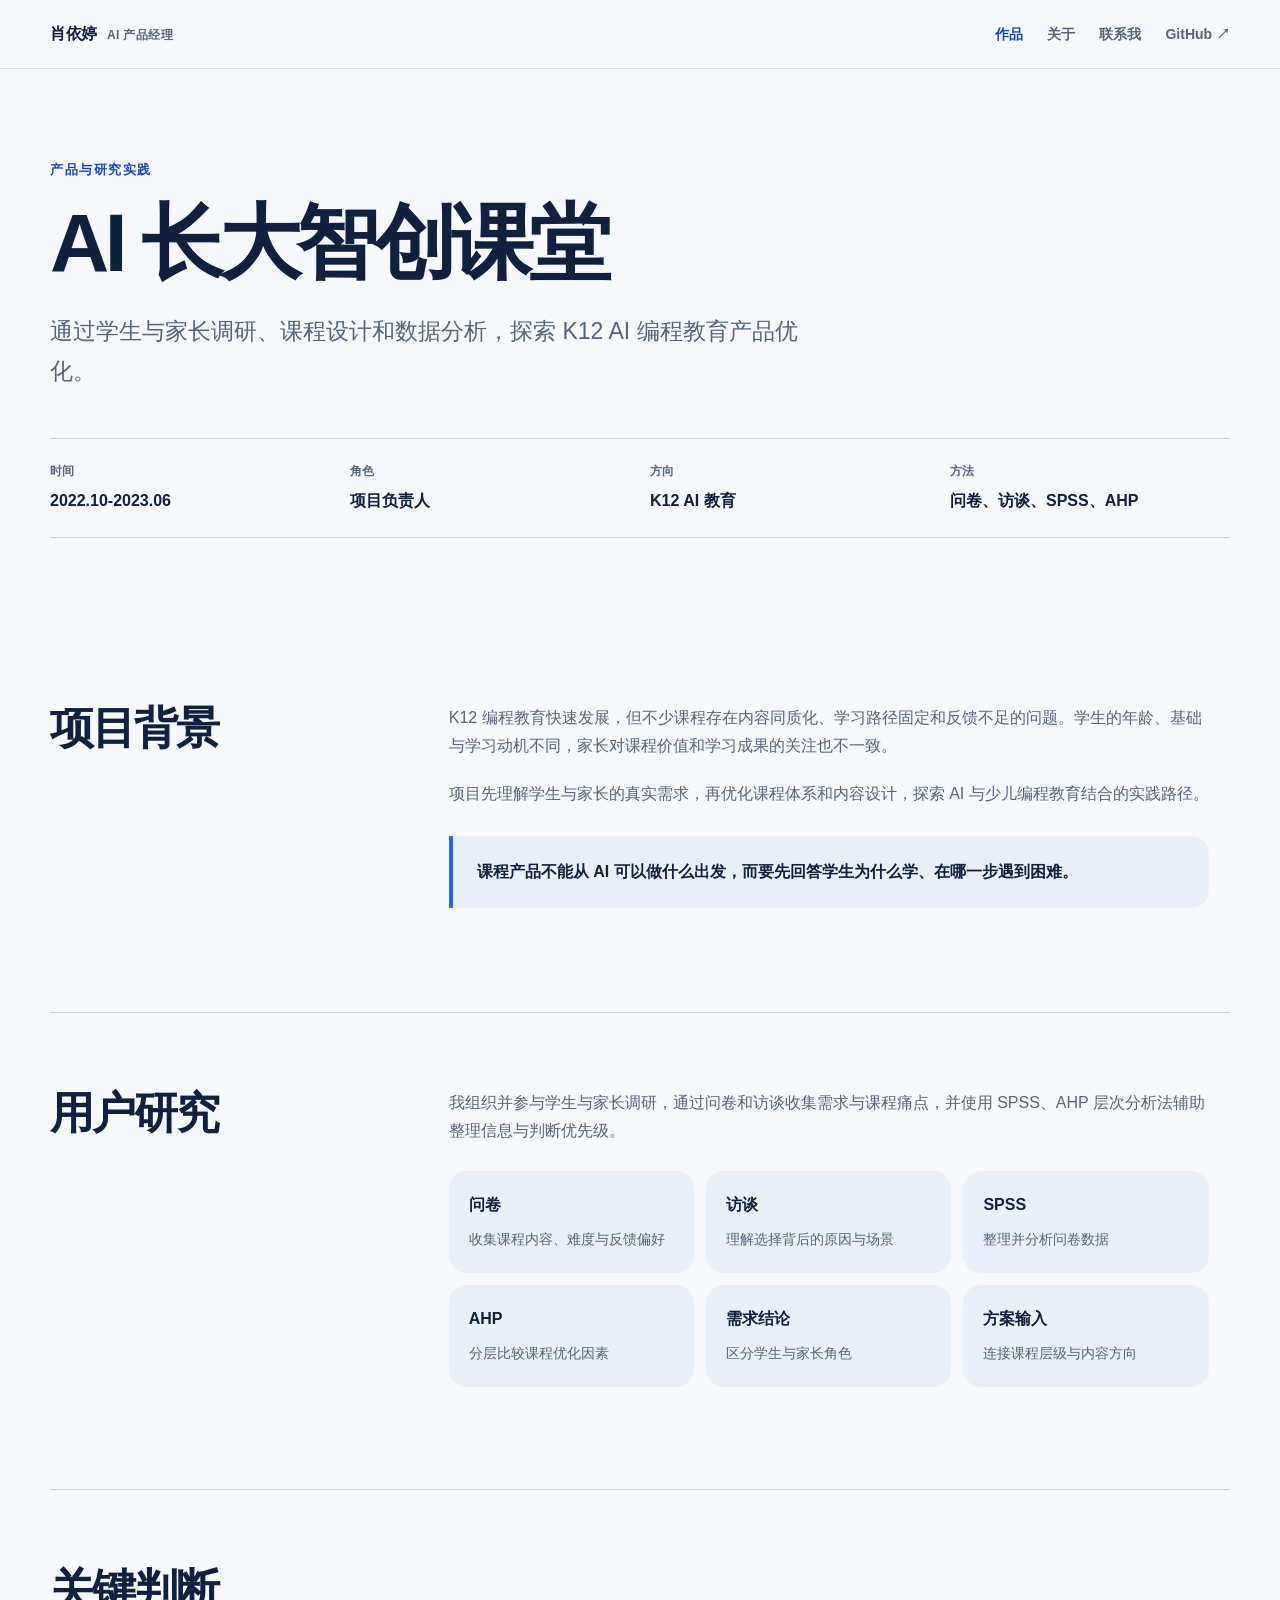
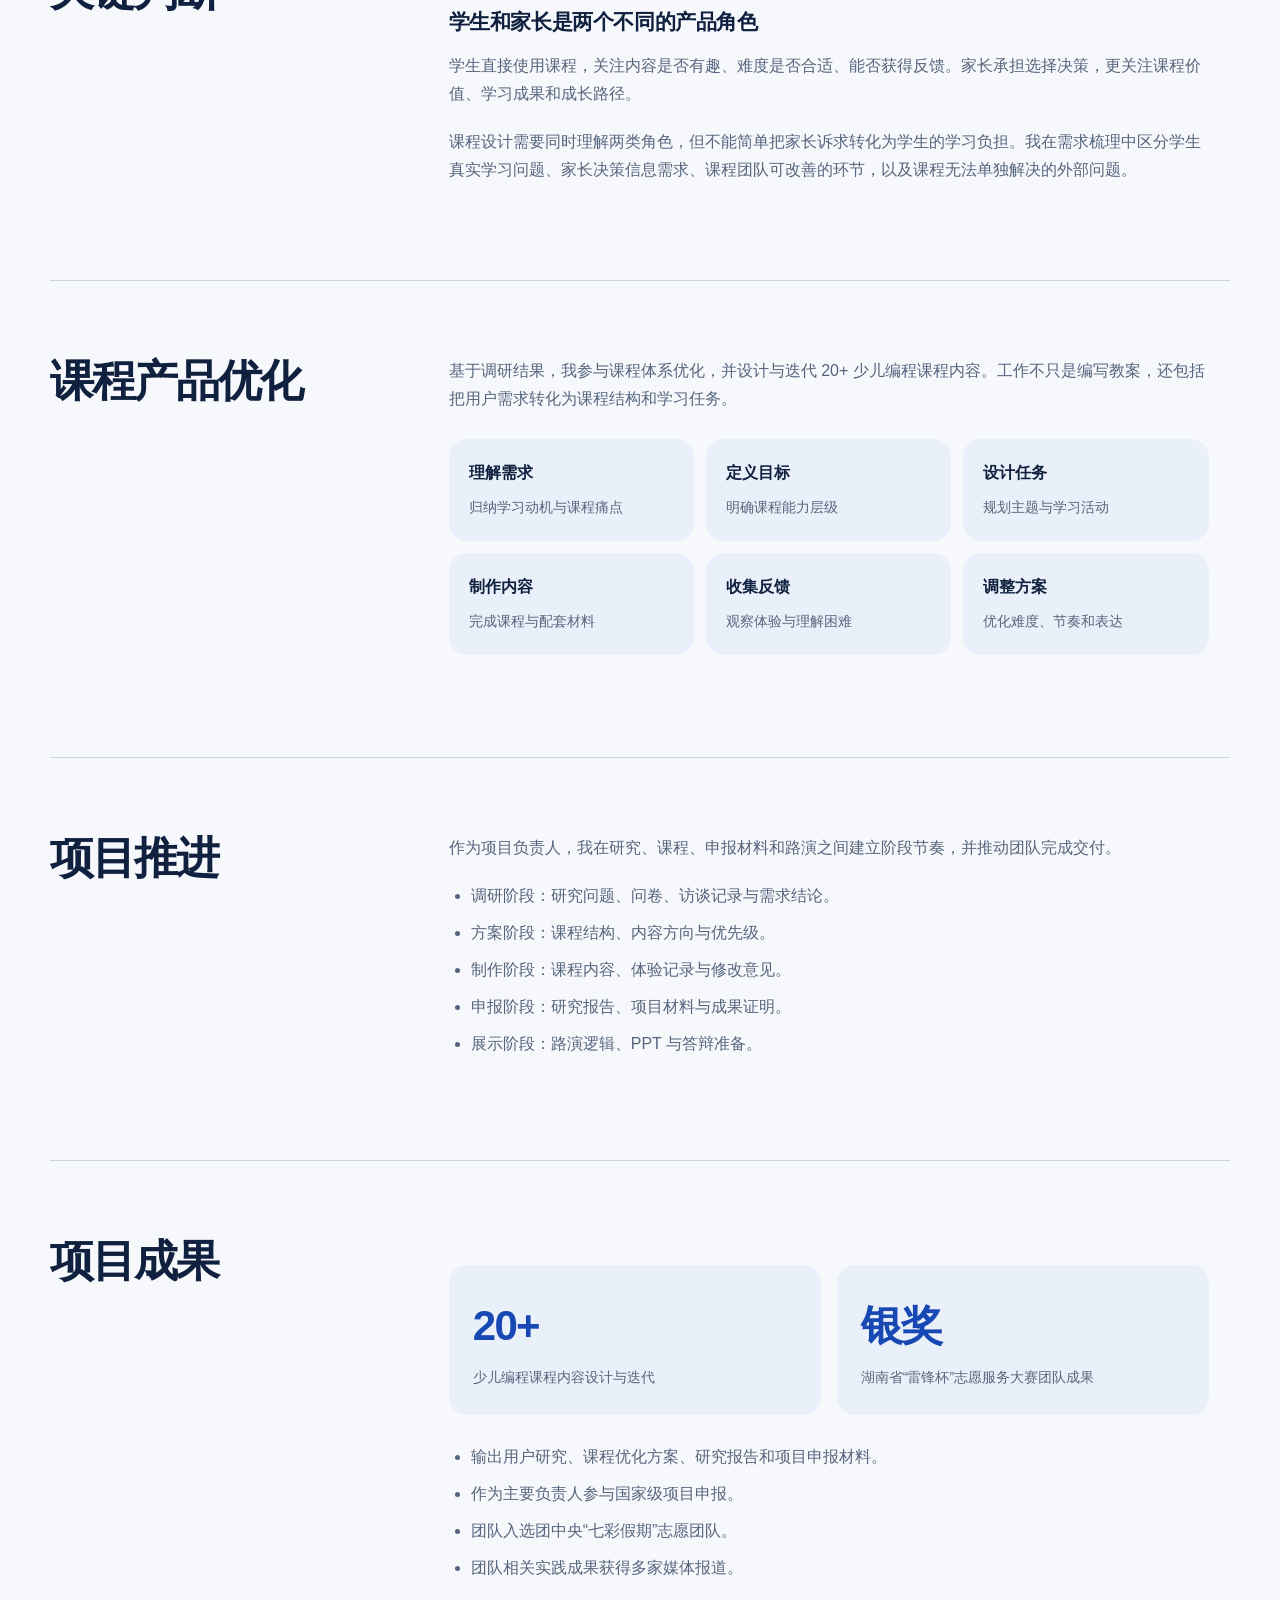
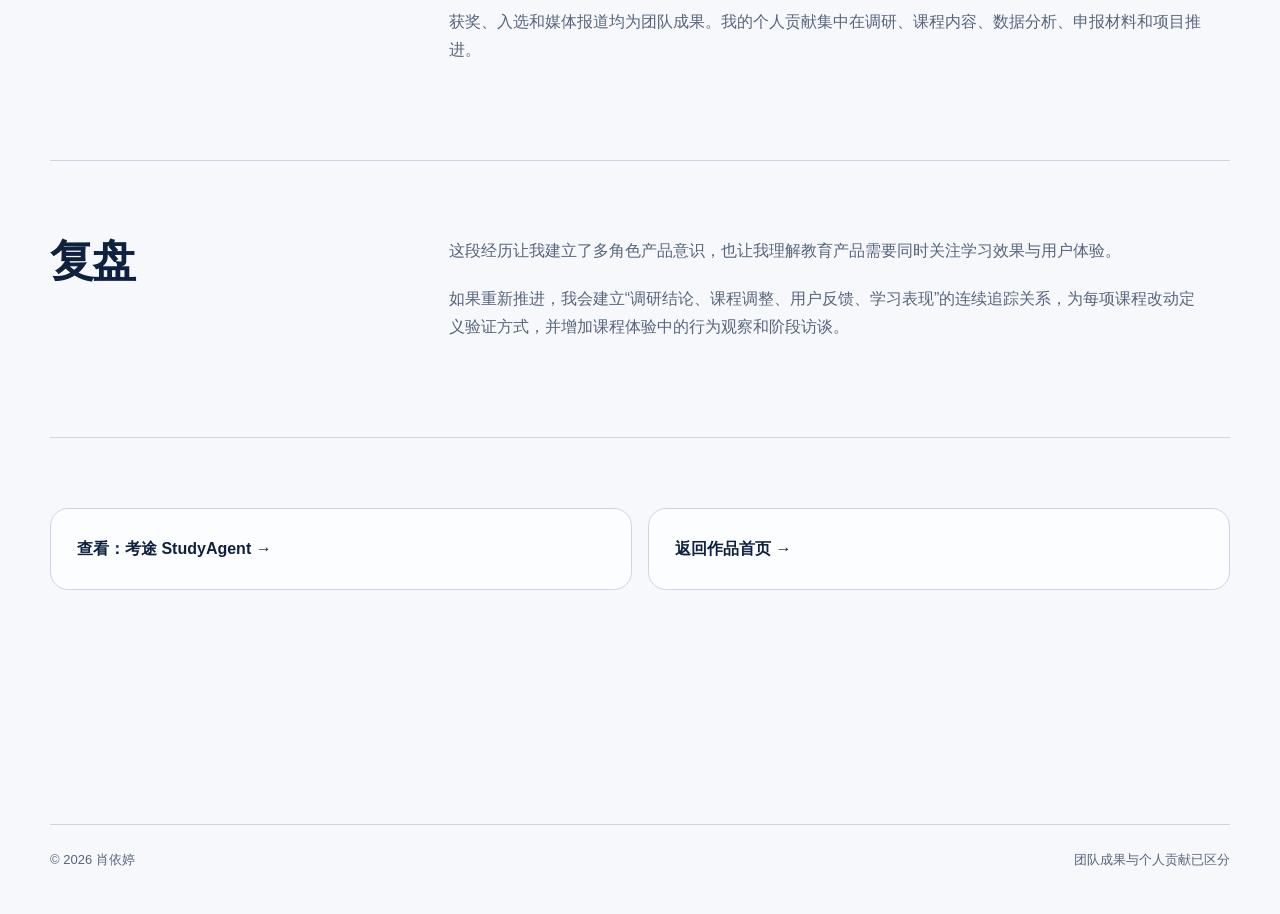
==== projects/ai-classroom.html @ 1c104a35 "Add files via upload Upload portfolio website" ====
<!doctype html>
<html lang="zh-CN">
  <head>
    <meta charset="utf-8" />
    <meta name="viewport" content="width=device-width, initial-scale=1" />
    <title>AI 长大智创课堂 | 肖依婷作品集</title>
    <meta name="description" content="AI 长大智创课堂项目案例，展示 K12 用户调研、课程产品优化、数据分析与项目推进。" />
    <meta name="theme-color" content="#10213f" />
    <link rel="stylesheet" href="../assets/css/styles.css" />
    <script defer src="../assets/js/main.js"></script>
  </head>
  <body>
    <a class="skip-link" href="#main">跳到主要内容</a>
    <header class="site-header">
      <nav class="nav-shell" aria-label="主导航">
        <a class="brand" href="../index.html">肖依婷 <small>AI 产品经理</small></a>
        <button class="menu-button" type="button" aria-expanded="false" aria-controls="site-navigation" data-menu-button>菜单</button>
        <div class="nav-links" id="site-navigation" data-navigation>
          <a href="../index.html#work" aria-current="page">作品</a>
          <a href="../index.html#about">关于</a>
          <a href="../index.html#contact">联系我</a>
          <a href="https://github.com/aurelialabs" target="_blank" rel="noreferrer">GitHub ↗</a>
        </div>
      </nav>
    </header>

    <main id="main">
      <section class="project-hero">
        <div class="container">
          <p class="eyebrow reveal">产品与研究实践</p>
          <h1 class="reveal">AI 长大智创课堂</h1>
          <p class="project-summary reveal">通过学生与家长调研、课程设计和数据分析，探索 K12 AI 编程教育产品优化。</p>
          <dl class="project-meta reveal">
            <div><dt>时间</dt><dd>2022.10-2023.06</dd></div>
            <div><dt>角色</dt><dd>项目负责人</dd></div>
            <div><dt>方向</dt><dd>K12 AI 教育</dd></div>
            <div><dt>方法</dt><dd>问卷、访谈、SPSS、AHP</dd></div>
          </dl>
        </div>
      </section>

      <div class="container project-body">
        <section class="project-section reveal">
          <h2>项目背景</h2>
          <div class="project-content">
            <p>K12 编程教育快速发展，但不少课程存在内容同质化、学习路径固定和反馈不足的问题。学生的年龄、基础与学习动机不同，家长对课程价值和学习成果的关注也不一致。</p>
            <p>项目先理解学生与家长的真实需求，再优化课程体系和内容设计，探索 AI 与少儿编程教育结合的实践路径。</p>
            <div class="callout"><p>课程产品不能从 AI 可以做什么出发，而要先回答学生为什么学、在哪一步遇到困难。</p></div>
          </div>
        </section>

        <section class="project-section reveal">
          <h2>用户研究</h2>
          <div class="project-content">
            <p>我组织并参与学生与家长调研，通过问卷和访谈收集需求与课程痛点，并使用 SPSS、AHP 层次分析法辅助整理信息与判断优先级。</p>
            <div class="process" aria-label="研究方法">
              <div><strong>问卷</strong><span>收集课程内容、难度与反馈偏好</span></div>
              <div><strong>访谈</strong><span>理解选择背后的原因与场景</span></div>
              <div><strong>SPSS</strong><span>整理并分析问卷数据</span></div>
              <div><strong>AHP</strong><span>分层比较课程优化因素</span></div>
              <div><strong>需求结论</strong><span>区分学生与家长角色</span></div>
              <div><strong>方案输入</strong><span>连接课程层级与内容方向</span></div>
            </div>
            <!-- 建议后续补充脱敏调研框架和数据分析图 -->
          </div>
        </section>

        <section class="project-section reveal">
          <h2>关键判断</h2>
          <div class="project-content">
            <h3>学生和家长是两个不同的产品角色</h3>
            <p>学生直接使用课程，关注内容是否有趣、难度是否合适、能否获得反馈。家长承担选择决策，更关注课程价值、学习成果和成长路径。</p>
            <p>课程设计需要同时理解两类角色，但不能简单把家长诉求转化为学生的学习负担。我在需求梳理中区分学生真实学习问题、家长决策信息需求、课程团队可改善的环节，以及课程无法单独解决的外部问题。</p>
          </div>
        </section>

        <section class="project-section reveal">
          <h2>课程产品优化</h2>
          <div class="project-content">
            <p>基于调研结果，我参与课程体系优化，并设计与迭代 20+ 少儿编程课程内容。工作不只是编写教案，还包括把用户需求转化为课程结构和学习任务。</p>
            <div class="process" aria-label="课程优化流程">
              <div><strong>理解需求</strong><span>归纳学习动机与课程痛点</span></div>
              <div><strong>定义目标</strong><span>明确课程能力层级</span></div>
              <div><strong>设计任务</strong><span>规划主题与学习活动</span></div>
              <div><strong>制作内容</strong><span>完成课程与配套材料</span></div>
              <div><strong>收集反馈</strong><span>观察体验与理解困难</span></div>
              <div><strong>调整方案</strong><span>优化难度、节奏和表达</span></div>
            </div>
            <!-- 建议后续补充课程体系图或一页可公开的课程样例 -->
          </div>
        </section>

        <section class="project-section reveal">
          <h2>项目推进</h2>
          <div class="project-content">
            <p>作为项目负责人，我在研究、课程、申报材料和路演之间建立阶段节奏，并推动团队完成交付。</p>
            <ul>
              <li>调研阶段：研究问题、问卷、访谈记录与需求结论。</li>
              <li>方案阶段：课程结构、内容方向与优先级。</li>
              <li>制作阶段：课程内容、体验记录与修改意见。</li>
              <li>申报阶段：研究报告、项目材料与成果证明。</li>
              <li>展示阶段：路演逻辑、PPT 与答辩准备。</li>
            </ul>
          </div>
        </section>

        <section class="project-section reveal">
          <h2>项目成果</h2>
          <div class="project-content">
            <div class="data-points">
              <div class="data-point"><strong>20+</strong><span>少儿编程课程内容设计与迭代</span></div>
              <div class="data-point"><strong>银奖</strong><span>湖南省“雷锋杯”志愿服务大赛团队成果</span></div>
            </div>
            <ul>
              <li>输出用户研究、课程优化方案、研究报告和项目申报材料。</li>
              <li>作为主要负责人参与国家级项目申报。</li>
              <li>团队入选团中央“七彩假期”志愿团队。</li>
              <li>团队相关实践成果获得多家媒体报道。</li>
            </ul>
            <p>获奖、入选和媒体报道均为团队成果。我的个人贡献集中在调研、课程内容、数据分析、申报材料和项目推进。</p>
          </div>
        </section>

        <section class="project-section reveal">
          <h2>复盘</h2>
          <div class="project-content">
            <p>这段经历让我建立了多角色产品意识，也让我理解教育产品需要同时关注学习效果与用户体验。</p>
            <p>如果重新推进，我会建立“调研结论、课程调整、用户反馈、学习表现”的连续追踪关系，为每项课程改动定义验证方式，并增加课程体验中的行为观察和阶段访谈。</p>
          </div>
        </section>

        <nav class="next-projects" aria-label="其他项目">
          <a href="studyagent.html">查看：考途 StudyAgent →</a>
          <a href="../index.html#work">返回作品首页 →</a>
        </nav>
      </div>
    </main>

    <footer class="site-footer">
      <div class="container footer-inner"><span>© <span data-year>2026</span> 肖依婷</span><span>团队成果与个人贡献已区分</span></div>
    </footer>
  </body>
</html>
---- assets/css/styles.css ----
:root {
  color-scheme: light dark;
  --bg: #f6f8fc;
  --surface: #fbfdff;
  --surface-2: #eaf0f9;
  --ink: #10213f;
  --muted: #56657d;
  --line: #cbd5e3;
  --accent: #2463eb;
  --accent-strong: #1748b3;
  --accent-soft: #dce8ff;
  --shadow: 0 24px 70px rgba(23, 55, 105, 0.12);
  --radius: 18px;
  --content: 1180px;
}

@media (prefers-color-scheme: dark) {
  :root {
    --bg: #0d1626;
    --surface: #121f34;
    --surface-2: #192943;
    --ink: #edf4ff;
    --muted: #a7b5ca;
    --line: #30425e;
    --accent: #6f9cff;
    --accent-strong: #a9c2ff;
    --accent-soft: #1c3768;
    --shadow: 0 24px 70px rgba(2, 8, 20, 0.28);
  }
}

* {
  box-sizing: border-box;
}

html {
  scroll-behavior: smooth;
}

body {
  margin: 0;
  background: var(--bg);
  color: var(--ink);
  font-family: "Segoe UI", "PingFang SC", "Microsoft YaHei", sans-serif;
  font-size: 16px;
  line-height: 1.75;
  text-rendering: optimizeLegibility;
}

img {
  display: block;
  max-width: 100%;
}

a {
  color: inherit;
}

button,
a {
  -webkit-tap-highlight-color: transparent;
}

:focus-visible {
  outline: 3px solid var(--accent);
  outline-offset: 4px;
}

.skip-link {
  position: fixed;
  top: 10px;
  left: 10px;
  z-index: 100;
  padding: 10px 14px;
  border-radius: 8px;
  background: var(--ink);
  color: var(--bg);
  transform: translateY(-160%);
  transition: transform 180ms ease;
}

.skip-link:focus {
  transform: translateY(0);
}

.site-header {
  position: sticky;
  top: 0;
  z-index: 20;
  border-bottom: 1px solid color-mix(in srgb, var(--line) 70%, transparent);
  background: color-mix(in srgb, var(--bg) 88%, transparent);
  backdrop-filter: blur(18px);
}

.nav-shell {
  width: min(var(--content), calc(100% - 40px));
  min-height: 68px;
  margin: 0 auto;
  display: flex;
  align-items: center;
  justify-content: space-between;
  gap: 28px;
}

.brand {
  display: inline-flex;
  align-items: baseline;
  gap: 10px;
  color: var(--ink);
  text-decoration: none;
  font-weight: 760;
  letter-spacing: -0.02em;
  white-space: nowrap;
}

.brand small {
  color: var(--muted);
  font-size: 12px;
  font-weight: 600;
  letter-spacing: 0.03em;
}

.nav-links {
  display: flex;
  align-items: center;
  gap: 24px;
}

.nav-links a {
  color: var(--muted);
  text-decoration: none;
  font-size: 14px;
  font-weight: 650;
  transition: color 160ms ease;
}

.nav-links a:hover,
.nav-links a[aria-current="page"] {
  color: var(--accent-strong);
}

.menu-button {
  display: none;
  border: 1px solid var(--line);
  border-radius: 999px;
  background: var(--surface);
  color: var(--ink);
  padding: 8px 13px;
  font: inherit;
  font-size: 14px;
  font-weight: 700;
  cursor: pointer;
}

.container {
  width: min(var(--content), calc(100% - 40px));
  margin: 0 auto;
}

.hero {
  min-height: calc(100dvh - 68px);
  display: grid;
  grid-template-columns: minmax(0, 1.35fr) minmax(280px, 0.65fr);
  align-items: center;
  gap: clamp(40px, 8vw, 100px);
  padding: 72px 0 88px;
}

.hero-copy {
  max-width: 760px;
}

.eyebrow {
  margin: 0 0 18px;
  color: var(--accent-strong);
  font-size: 13px;
  font-weight: 750;
  letter-spacing: 0.12em;
  text-transform: uppercase;
}

.hero h1,
.project-hero h1 {
  margin: 0;
  font-size: clamp(46px, 7vw, 88px);
  line-height: 1.04;
  letter-spacing: -0.055em;
  font-weight: 820;
}

.hero h1 span {
  color: var(--accent);
}

.hero-lead {
  max-width: 620px;
  margin: 24px 0 0;
  color: var(--muted);
  font-size: clamp(18px, 2vw, 22px);
  line-height: 1.65;
}

.hero-actions,
.project-actions {
  display: flex;
  flex-wrap: wrap;
  gap: 12px;
  margin-top: 32px;
}

.button {
  min-height: 46px;
  display: inline-flex;
  align-items: center;
  justify-content: center;
  gap: 8px;
  padding: 0 20px;
  border: 1px solid var(--accent);
  border-radius: 999px;
  background: var(--accent);
  color: #f8fbff;
  text-decoration: none;
  font-size: 14px;
  font-weight: 750;
  line-height: 1;
  white-space: nowrap;
  transition: transform 160ms ease, background 160ms ease;
}

.button:hover {
  background: var(--accent-strong);
  transform: translateY(-2px);
}

.button:active {
  transform: translateY(1px);
}

.button.secondary {
  border-color: var(--line);
  background: var(--surface);
  color: var(--ink);
}

.button.secondary:hover {
  border-color: var(--accent);
  color: var(--accent-strong);
}

.portrait-wrap {
  position: relative;
  align-self: stretch;
  min-height: 520px;
  overflow: hidden;
  border-radius: var(--radius);
  background: var(--accent-soft);
  box-shadow: var(--shadow);
}

.portrait-wrap::after {
  content: "";
  position: absolute;
  inset: auto 18px 18px auto;
  width: 70%;
  height: 1px;
  background: var(--accent);
}

.portrait-wrap img {
  width: 100%;
  height: 100%;
  object-fit: cover;
  object-position: center top;
  filter: saturate(0.82) contrast(1.03);
}

.quick-facts {
  margin-top: 34px;
  display: grid;
  grid-template-columns: repeat(3, minmax(0, 1fr));
  gap: 18px;
  max-width: 650px;
}

.quick-facts div {
  padding-top: 12px;
  border-top: 1px solid var(--line);
}

.quick-facts dt {
  color: var(--muted);
  font-size: 12px;
  font-weight: 650;
}

.quick-facts dd {
  margin: 4px 0 0;
  font-size: 14px;
  font-weight: 750;
}

.section {
  padding: 110px 0;
}

.section.compact {
  padding: 78px 0;
}

.section-heading {
  max-width: 720px;
  margin-bottom: 52px;
}

.section-heading h2,
.project-section h2 {
  margin: 0;
  font-size: clamp(32px, 4.8vw, 58px);
  line-height: 1.12;
  letter-spacing: -0.045em;
}

.section-heading p {
  max-width: 620px;
  margin: 16px 0 0;
  color: var(--muted);
  font-size: 18px;
}

.capability-layout {
  display: grid;
  grid-template-columns: minmax(260px, 0.75fr) minmax(0, 1.25fr);
  gap: clamp(36px, 8vw, 100px);
  align-items: start;
}

.capability-statement {
  position: sticky;
  top: 108px;
  font-size: clamp(26px, 3.3vw, 42px);
  line-height: 1.32;
  letter-spacing: -0.035em;
  font-weight: 760;
}

.capability-list {
  margin: 0;
  padding: 0;
  list-style: none;
}

.capability-item {
  display: grid;
  grid-template-columns: minmax(180px, 0.62fr) 1fr;
  gap: 28px;
  padding: 28px 0;
  border-bottom: 1px solid var(--line);
}

.capability-item:first-child {
  padding-top: 0;
}

.capability-item h3 {
  margin: 0;
  font-size: 18px;
  letter-spacing: -0.02em;
}

.capability-item p {
  margin: 0;
  color: var(--muted);
}

.work-list {
  display: grid;
  gap: 20px;
}

.work-item {
  display: grid;
  grid-template-columns: 1fr minmax(220px, 0.44fr);
  gap: clamp(24px, 5vw, 70px);
  align-items: end;
  min-height: 280px;
  padding: clamp(28px, 5vw, 54px);
  overflow: hidden;
  border: 1px solid var(--line);
  border-radius: var(--radius);
  background: var(--surface);
  text-decoration: none;
  transition: transform 180ms ease, border-color 180ms ease, box-shadow 180ms ease;
}

.work-item:hover {
  transform: translateY(-4px);
  border-color: var(--accent);
  box-shadow: var(--shadow);
}

.work-item.featured {
  min-height: 380px;
  background: var(--ink);
  color: var(--bg);
}

.work-item.featured .work-copy p,
.work-item.featured .work-meta {
  color: color-mix(in srgb, var(--bg) 74%, transparent);
}

.work-item h3 {
  max-width: 700px;
  margin: 0;
  font-size: clamp(29px, 4.2vw, 52px);
  line-height: 1.12;
  letter-spacing: -0.042em;
}

.work-copy p {
  max-width: 620px;
  margin: 18px 0 0;
  color: var(--muted);
  font-size: 17px;
}

.work-meta {
  display: grid;
  gap: 14px;
  color: var(--muted);
  font-size: 13px;
}

.work-preview {
  width: 100%;
  max-height: 180px;
  object-fit: cover;
  object-position: top left;
  border-radius: calc(var(--radius) - 6px);
  background: var(--surface-2);
}

.work-meta strong {
  color: inherit;
  font-size: 15px;
}

.work-link {
  margin-top: 24px;
  color: var(--accent-strong);
  font-weight: 750;
}

.featured .work-link {
  color: var(--bg);
}

.about-grid {
  display: grid;
  grid-template-columns: minmax(0, 1.1fr) minmax(280px, 0.9fr);
  gap: clamp(36px, 8vw, 100px);
  align-items: start;
}

.about-copy p {
  margin: 0 0 20px;
  color: var(--muted);
  font-size: 18px;
}

.education {
  display: grid;
  gap: 22px;
}

.education article {
  padding: 24px;
  border-radius: var(--radius);
  background: var(--surface-2);
}

.education h3 {
  margin: 0;
  font-size: 19px;
}

.education p {
  margin: 8px 0 0;
  color: var(--muted);
  font-size: 14px;
}

.contact-panel {
  display: grid;
  grid-template-columns: minmax(0, 1.1fr) minmax(260px, 0.9fr);
  gap: 40px;
  padding: clamp(34px, 6vw, 70px);
  border-radius: var(--radius);
  background: var(--accent);
  color: #f8fbff;
}

.contact-panel h2 {
  max-width: 660px;
  margin: 0;
  font-size: clamp(34px, 5vw, 62px);
  line-height: 1.08;
  letter-spacing: -0.045em;
}

.contact-links {
  display: grid;
  align-content: end;
  gap: 12px;
}

.contact-links a {
  color: #f8fbff;
  text-decoration-thickness: 1px;
  text-underline-offset: 5px;
}

.site-footer {
  padding: 34px 0 42px;
  color: var(--muted);
  font-size: 13px;
}

.footer-inner {
  display: flex;
  justify-content: space-between;
  gap: 20px;
  border-top: 1px solid var(--line);
  padding-top: 24px;
}

.project-hero {
  padding: 90px 0 74px;
}

.project-hero h1 {
  max-width: 950px;
  font-size: clamp(42px, 7vw, 82px);
}

.project-summary {
  max-width: 760px;
  margin: 26px 0 0;
  color: var(--muted);
  font-size: clamp(18px, 2.2vw, 23px);
}

.project-meta {
  display: grid;
  grid-template-columns: repeat(4, minmax(0, 1fr));
  gap: 20px;
  margin-top: 46px;
  padding: 22px 0;
  border-top: 1px solid var(--line);
  border-bottom: 1px solid var(--line);
}

.project-meta dt {
  color: var(--muted);
  font-size: 12px;
  font-weight: 650;
}

.project-meta dd {
  margin: 5px 0 0;
  font-weight: 750;
}

.project-body {
  padding-bottom: 100px;
}

.project-section {
  display: grid;
  grid-template-columns: minmax(220px, 0.55fr) minmax(0, 1.45fr);
  gap: clamp(36px, 8vw, 110px);
  padding: 76px 0;
  border-bottom: 1px solid var(--line);
}

.project-section h2 {
  font-size: clamp(28px, 3.4vw, 44px);
}

.project-content {
  max-width: 760px;
}

.project-content p {
  margin: 0 0 20px;
  color: var(--muted);
}

.project-content h3 {
  margin: 38px 0 12px;
  font-size: 21px;
  letter-spacing: -0.02em;
}

.project-content ul,
.project-content ol {
  margin: 18px 0 26px;
  padding-left: 22px;
  color: var(--muted);
}

.project-content li + li {
  margin-top: 9px;
}

.callout {
  margin: 28px 0;
  padding: 22px 24px;
  border-left: 4px solid var(--accent);
  border-radius: 0 var(--radius) var(--radius) 0;
  background: var(--surface-2);
}

.callout p {
  margin: 0;
  color: var(--ink);
  font-weight: 650;
}

.process {
  display: grid;
  grid-template-columns: repeat(3, minmax(0, 1fr));
  gap: 12px;
  margin: 26px 0;
}

.process div {
  padding: 20px;
  border-radius: var(--radius);
  background: var(--surface-2);
}

.process strong {
  display: block;
  margin-bottom: 6px;
}

.process span {
  color: var(--muted);
  font-size: 14px;
}

.evidence-grid {
  display: grid;
  grid-template-columns: repeat(2, minmax(0, 1fr));
  gap: 16px;
  margin: 28px 0;
}

.evidence {
  overflow: hidden;
  border: 1px solid var(--line);
  border-radius: var(--radius);
  background: var(--surface);
}

.evidence.wide {
  grid-column: 1 / -1;
}

.evidence img {
  width: 100%;
  aspect-ratio: 16 / 10;
  object-fit: cover;
  object-position: top left;
  background: var(--surface-2);
}

.evidence figcaption {
  padding: 14px 16px 16px;
  color: var(--muted);
  font-size: 13px;
}

.data-points {
  display: grid;
  grid-template-columns: repeat(2, minmax(0, 1fr));
  gap: 16px;
  margin: 28px 0;
}

.data-point {
  padding: 24px;
  border-radius: var(--radius);
  background: var(--surface-2);
}

.data-point strong {
  display: block;
  color: var(--accent-strong);
  font-size: clamp(26px, 4vw, 42px);
  letter-spacing: -0.04em;
}

.data-point span {
  color: var(--muted);
  font-size: 14px;
}

.next-projects {
  display: grid;
  grid-template-columns: repeat(2, minmax(0, 1fr));
  gap: 16px;
  padding: 70px 0 100px;
}

.next-projects a {
  padding: 26px;
  border: 1px solid var(--line);
  border-radius: var(--radius);
  background: var(--surface);
  text-decoration: none;
  font-weight: 750;
  transition: border-color 160ms ease, transform 160ms ease;
}

.next-projects a:hover {
  border-color: var(--accent);
  transform: translateY(-3px);
}

.reveal {
  opacity: 0;
  transform: translateY(18px);
}

.reveal.is-visible {
  opacity: 1;
  transform: translateY(0);
  transition: opacity 520ms cubic-bezier(0.16, 1, 0.3, 1), transform 520ms cubic-bezier(0.16, 1, 0.3, 1);
}

@media (max-width: 900px) {
  .menu-button {
    display: inline-flex;
  }

  .nav-links {
    position: absolute;
    top: 68px;
    right: 20px;
    left: 20px;
    display: none;
    align-items: stretch;
    flex-direction: column;
    gap: 0;
    padding: 12px;
    border: 1px solid var(--line);
    border-radius: var(--radius);
    background: var(--surface);
    box-shadow: var(--shadow);
  }

  .nav-links.is-open {
    display: flex;
  }

  .nav-links a {
    padding: 11px 12px;
  }

  .hero,
  .about-grid,
  .contact-panel,
  .project-section {
    grid-template-columns: 1fr;
  }

  .hero {
    min-height: auto;
    padding-top: 54px;
  }

  .portrait-wrap {
    min-height: 480px;
  }

  .capability-layout {
    grid-template-columns: 1fr;
  }

  .capability-statement {
    position: static;
  }

  .project-meta {
    grid-template-columns: repeat(2, minmax(0, 1fr));
  }

  .project-section {
    gap: 26px;
  }
}

@media (max-width: 680px) {
  .nav-shell,
  .container {
    width: min(100% - 28px, var(--content));
  }

  .brand small {
    display: none;
  }

  .hero h1,
  .project-hero h1 {
    font-size: clamp(40px, 12vw, 58px);
  }

  .hero-lead,
  .project-summary {
    font-size: 17px;
  }

  .portrait-wrap {
    min-height: 390px;
  }

  .quick-facts,
  .project-meta,
  .process,
  .evidence-grid,
  .data-points,
  .next-projects {
    grid-template-columns: 1fr;
  }

  .capability-item,
  .work-item {
    grid-template-columns: 1fr;
  }

  .work-item,
  .work-item.featured {
    min-height: auto;
  }

  .section {
    padding: 82px 0;
  }

  .project-section {
    padding: 56px 0;
  }

  .evidence.wide {
    grid-column: auto;
  }

  .footer-inner {
    flex-direction: column;
  }
}

@media (prefers-reduced-motion: reduce) {
  *,
  *::before,
  *::after {
    scroll-behavior: auto !important;
    animation-duration: 0.01ms !important;
    animation-iteration-count: 1 !important;
    transition-duration: 0.01ms !important;
  }

  .reveal {
    opacity: 1;
    transform: none;
  }
}
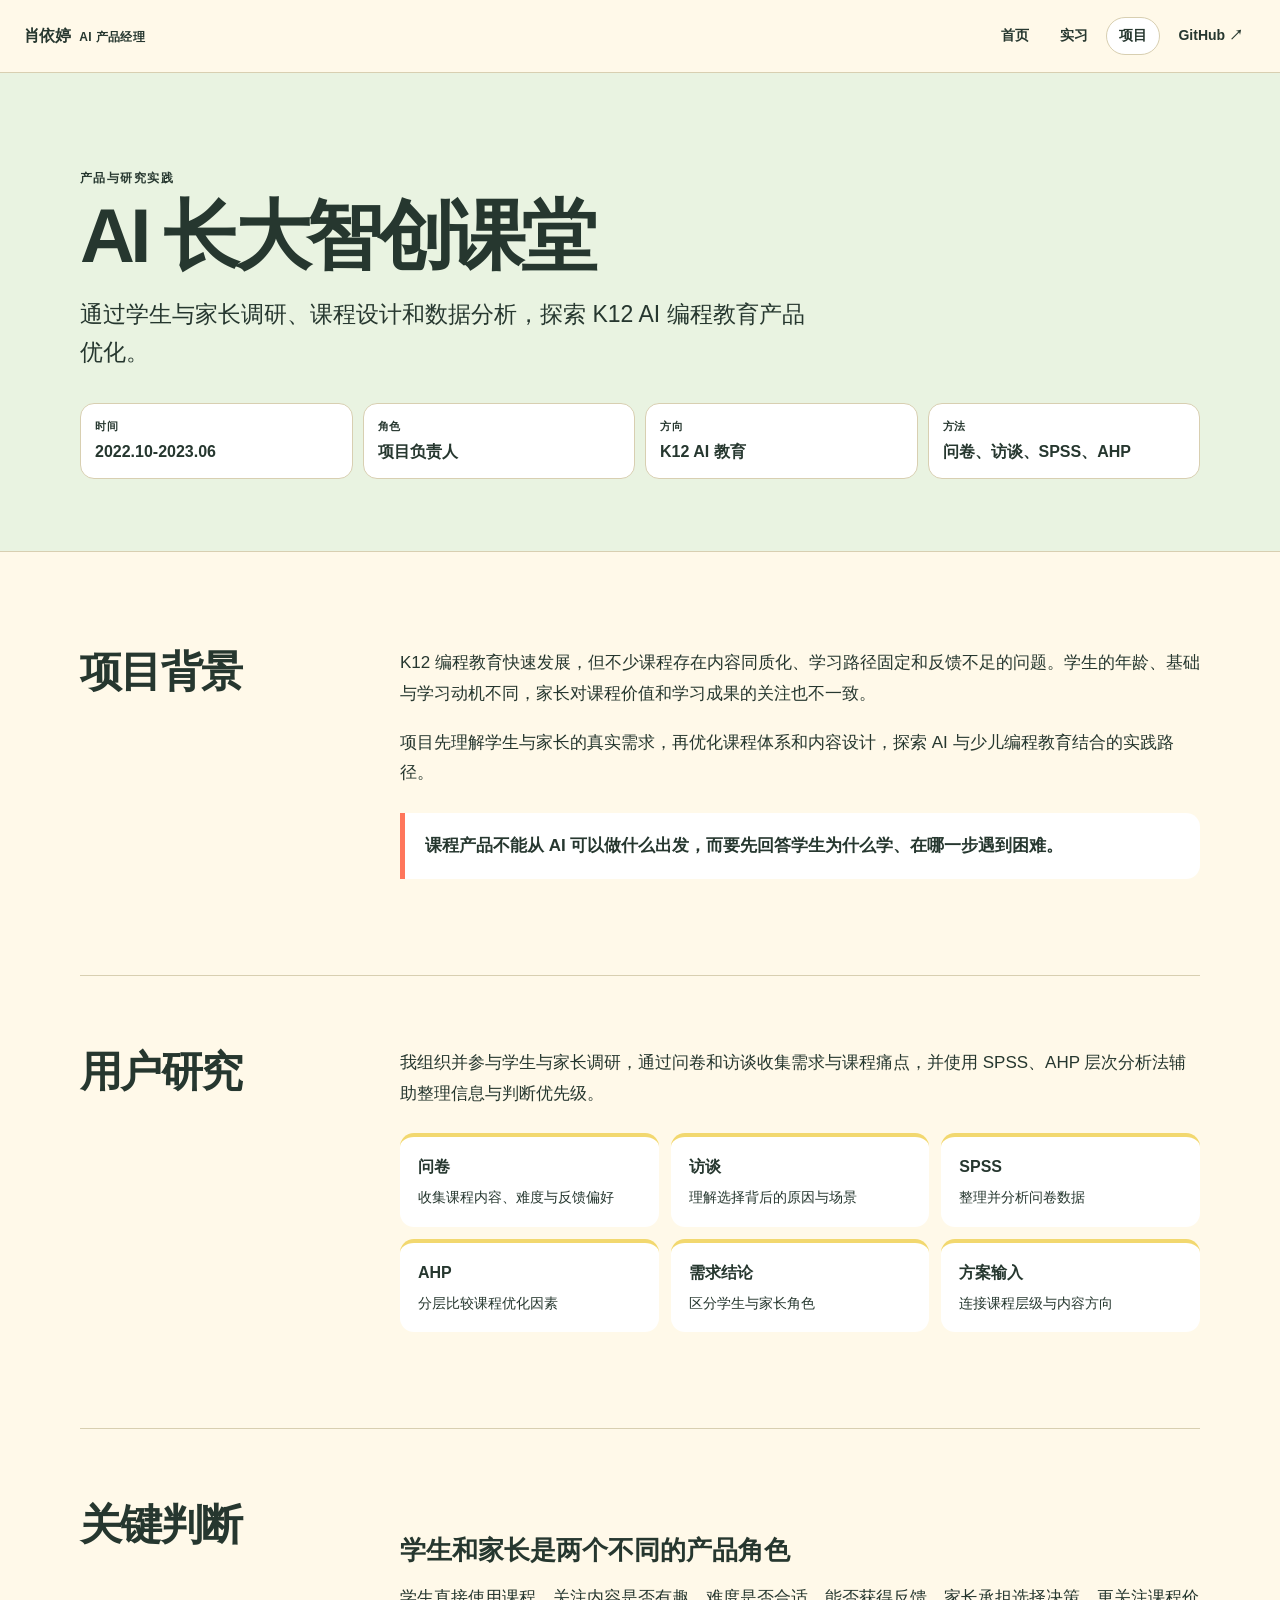
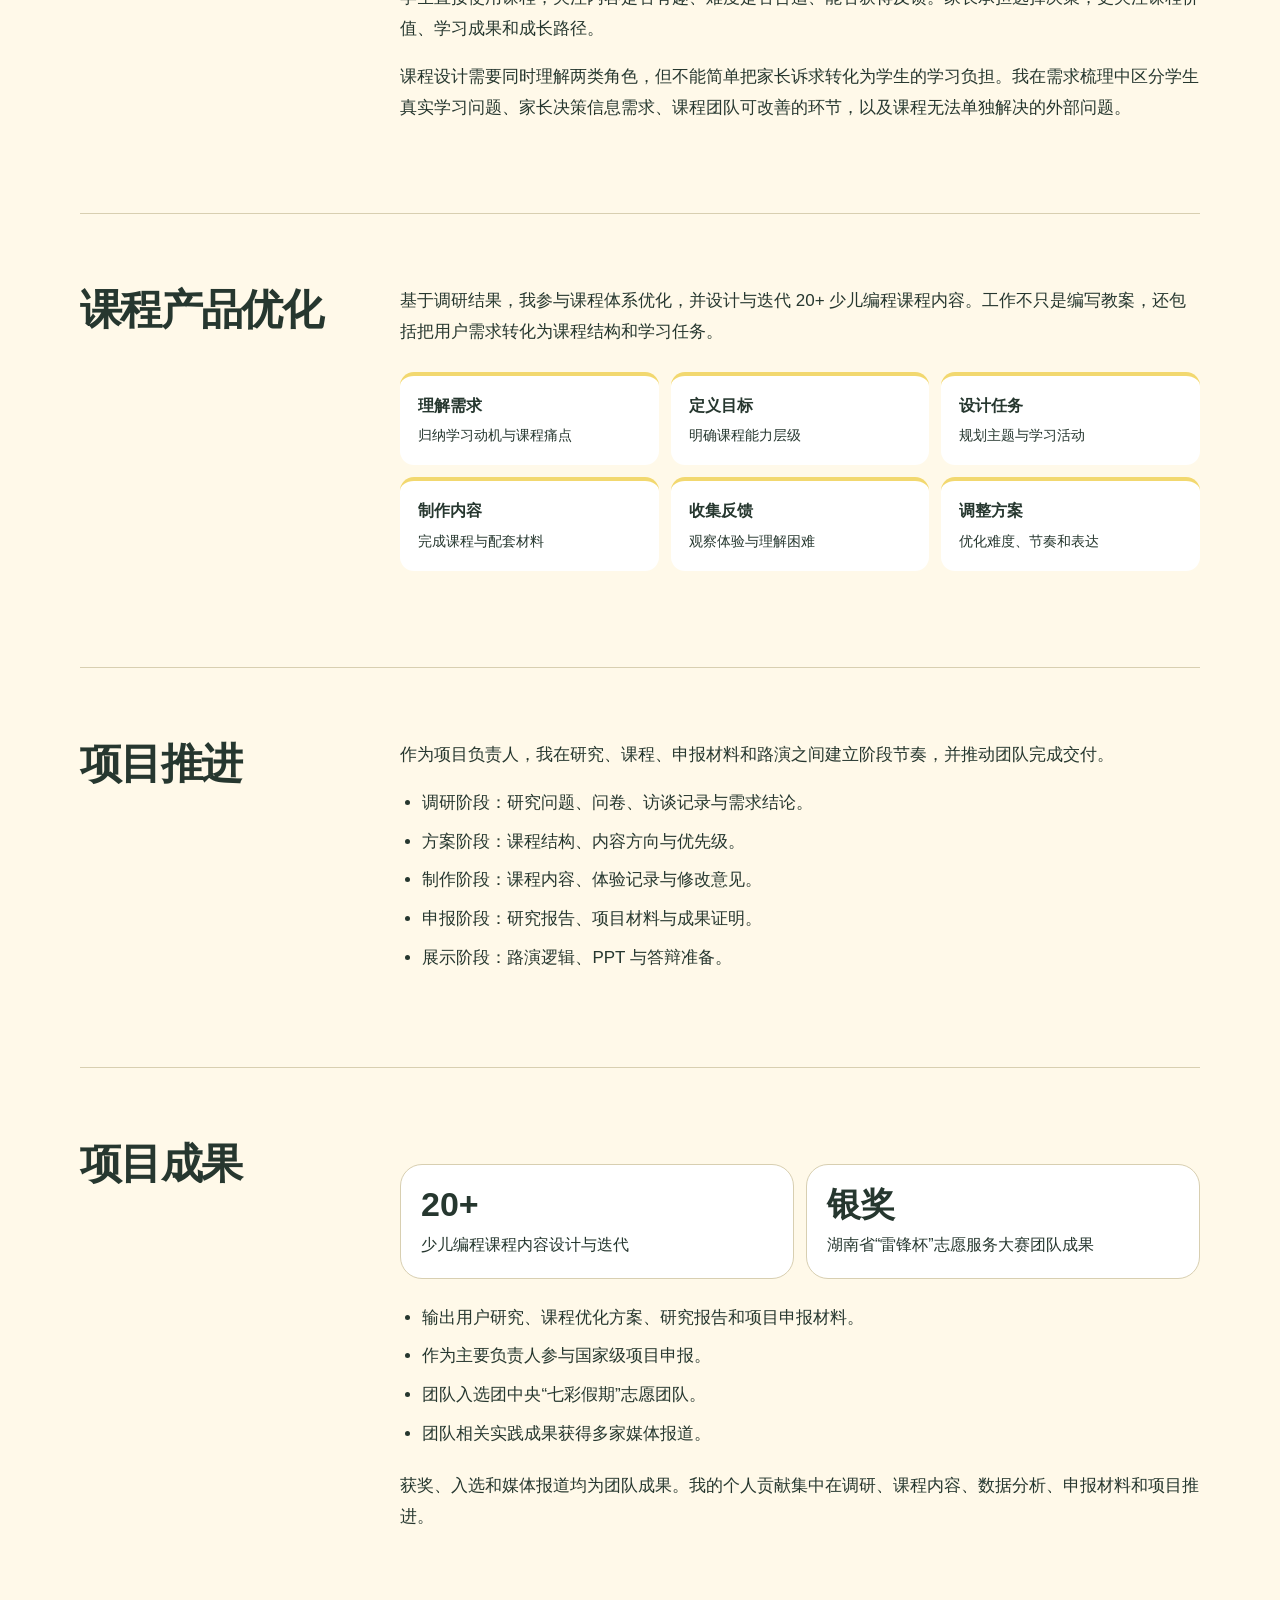
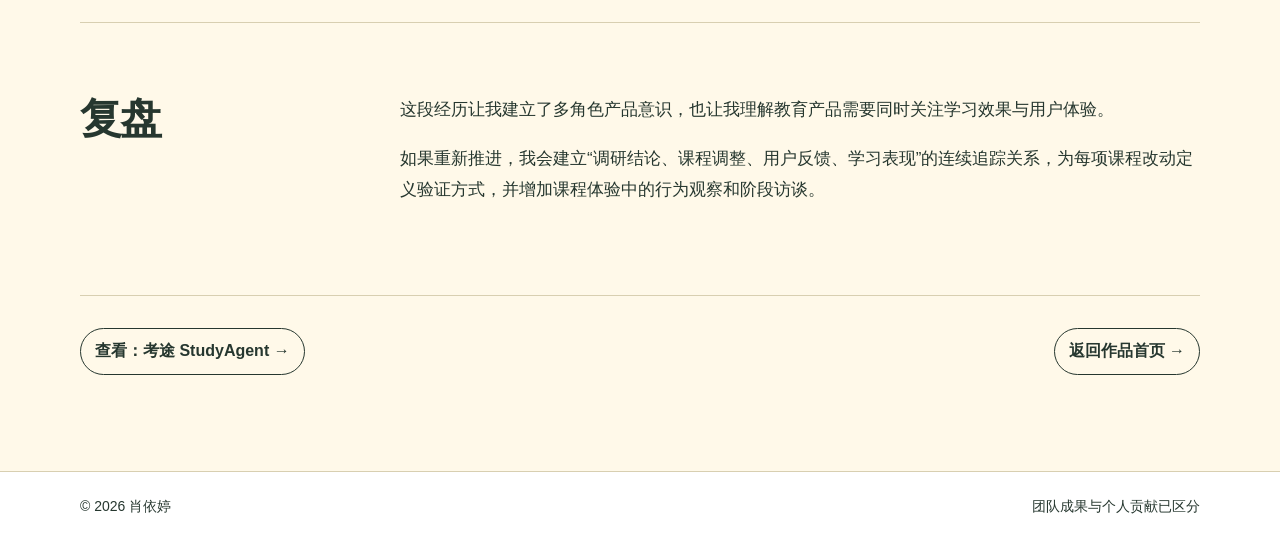
==== commit 21ab8ec4: "Add files via upload" ====
--- a/projects/ai-classroom.html
+++ b/projects/ai-classroom.html
@@ -7,18 +7,17 @@
     <meta name="description" content="AI 长大智创课堂项目案例，展示 K12 用户调研、课程产品优化、数据分析与项目推进。" />
     <meta name="theme-color" content="#10213f" />
     <link rel="stylesheet" href="../assets/css/styles.css" />
-    <script defer src="../assets/js/main.js"></script>
   </head>
-  <body>
+  <body class="legacy-page">
     <a class="skip-link" href="#main">跳到主要内容</a>
     <header class="site-header">
       <nav class="nav-shell" aria-label="主导航">
         <a class="brand" href="../index.html">肖依婷 <small>AI 产品经理</small></a>
         <button class="menu-button" type="button" aria-expanded="false" aria-controls="site-navigation" data-menu-button>菜单</button>
         <div class="nav-links" id="site-navigation" data-navigation>
-          <a href="../index.html#work" aria-current="page">作品</a>
-          <a href="../index.html#about">关于</a>
-          <a href="../index.html#contact">联系我</a>
+          <a href="../index.html#home">首页</a>
+          <a href="../index.html#internship">实习</a>
+          <a href="../index.html#project" aria-current="page">项目</a>
           <a href="https://github.com/aurelialabs" target="_blank" rel="noreferrer">GitHub ↗</a>
         </div>
       </nav>
@@ -131,7 +130,7 @@
 
         <nav class="next-projects" aria-label="其他项目">
           <a href="studyagent.html">查看：考途 StudyAgent →</a>
-          <a href="../index.html#work">返回作品首页 →</a>
+          <a href="../index.html#project">返回作品首页 →</a>
         </nav>
       </div>
     </main>
--- a/assets/css/styles.css
+++ b/assets/css/styles.css
@@ -1,32 +1,19 @@
 :root {
-  color-scheme: light dark;
-  --bg: #f6f8fc;
-  --surface: #fbfdff;
-  --surface-2: #eaf0f9;
-  --ink: #10213f;
-  --muted: #56657d;
-  --line: #cbd5e3;
-  --accent: #2463eb;
-  --accent-strong: #1748b3;
-  --accent-soft: #dce8ff;
-  --shadow: 0 24px 70px rgba(23, 55, 105, 0.12);
-  --radius: 18px;
-  --content: 1180px;
-}
-
-@media (prefers-color-scheme: dark) {
-  :root {
-    --bg: #0d1626;
-    --surface: #121f34;
-    --surface-2: #192943;
-    --ink: #edf4ff;
-    --muted: #a7b5ca;
-    --line: #30425e;
-    --accent: #6f9cff;
-    --accent-strong: #a9c2ff;
-    --accent-soft: #1c3768;
-    --shadow: 0 24px 70px rgba(2, 8, 20, 0.28);
-  }
+  color-scheme: light;
+  --color-cream: #fff9e9;
+  --color-ink: #26372f;
+  --color-mint: #dcefdc;
+  --color-mint-strong: #6f9b78;
+  --color-coral: #ff765b;
+  --color-butter: #f2d86f;
+  --color-line: #d8cfb1;
+  --color-paper: #ffffff;
+  --radius-sm: 14px;
+  --radius-md: 22px;
+  --radius-lg: 30px;
+  --shadow-soft: 0 14px 30px rgba(38, 55, 47, 0.10);
+  --content-width: 1360px;
+  --header-height: 72px;
 }
 
 * {
@@ -34,17 +21,37 @@
 }
 
 html {
-  scroll-behavior: smooth;
+  background: var(--color-cream);
 }
 
 body {
+  min-width: 320px;
   margin: 0;
-  background: var(--bg);
-  color: var(--ink);
-  font-family: "Segoe UI", "PingFang SC", "Microsoft YaHei", sans-serif;
+  overflow-x: hidden;
+  background: var(--color-cream);
+  color: var(--color-ink);
+  font-family: "Segoe UI", "PingFang SC", "Microsoft YaHei", Arial, sans-serif;
   font-size: 16px;
-  line-height: 1.75;
+  line-height: 1.55;
   text-rendering: optimizeLegibility;
+}
+
+button,
+a {
+  -webkit-tap-highlight-color: transparent;
+}
+
+button {
+  font: inherit;
+}
+
+button,
+a {
+  color: inherit;
+}
+
+a {
+  text-underline-offset: 0.18em;
 }
 
 img {
@@ -52,31 +59,42 @@
   max-width: 100%;
 }
 
-a {
-  color: inherit;
-}
-
-button,
-a {
-  -webkit-tap-highlight-color: transparent;
+[hidden] {
+  display: none !important;
 }
 
 :focus-visible {
-  outline: 3px solid var(--accent);
+  outline: 3px solid var(--color-ink);
   outline-offset: 4px;
+}
+
+.visually-hidden {
+  position: absolute;
+  width: 1px;
+  height: 1px;
+  padding: 0;
+  overflow: hidden;
+  clip: rect(0 0 0 0);
+  white-space: nowrap;
+  border: 0;
+}
+
+.app-shell {
+  min-height: 100dvh;
+  background: var(--color-cream);
 }
 
 .skip-link {
   position: fixed;
-  top: 10px;
-  left: 10px;
-  z-index: 100;
-  padding: 10px 14px;
-  border-radius: 8px;
-  background: var(--ink);
-  color: var(--bg);
-  transform: translateY(-160%);
-  transition: transform 180ms ease;
+  top: 12px;
+  left: 12px;
+  z-index: 10;
+  padding: 9px 13px;
+  border-radius: var(--radius-sm);
+  background: var(--color-ink);
+  color: var(--color-paper);
+  text-decoration: none;
+  transform: translateY(-180%);
 }
 
 .skip-link:focus {
@@ -84,796 +102,1224 @@
 }
 
 .site-header {
-  position: sticky;
-  top: 0;
-  z-index: 20;
-  border-bottom: 1px solid color-mix(in srgb, var(--line) 70%, transparent);
-  background: color-mix(in srgb, var(--bg) 88%, transparent);
-  backdrop-filter: blur(18px);
+  height: var(--header-height);
+  border-bottom: 1px solid var(--color-line);
+  background: var(--color-cream);
 }
 
 .nav-shell {
-  width: min(var(--content), calc(100% - 40px));
-  min-height: 68px;
+  width: min(var(--content-width), calc(100% - 48px));
+  height: 100%;
   margin: 0 auto;
   display: flex;
   align-items: center;
   justify-content: space-between;
-  gap: 28px;
+  gap: 24px;
 }
 
 .brand {
   display: inline-flex;
   align-items: baseline;
-  gap: 10px;
-  color: var(--ink);
+  gap: 9px;
+  min-width: 0;
+  color: var(--color-ink);
+  font-weight: 800;
+  letter-spacing: -0.035em;
   text-decoration: none;
-  font-weight: 760;
-  letter-spacing: -0.02em;
   white-space: nowrap;
 }
 
 .brand small {
-  color: var(--muted);
+  color: var(--color-ink);
   font-size: 12px;
-  font-weight: 600;
+  font-weight: 700;
   letter-spacing: 0.03em;
 }
 
 .nav-links {
   display: flex;
   align-items: center;
-  gap: 24px;
-}
-
-.nav-links a {
-  color: var(--muted);
-  text-decoration: none;
+  justify-content: flex-end;
+  gap: 5px;
+  white-space: nowrap;
+}
+
+.nav-links button {
+  min-height: 36px;
+  padding: 7px 12px;
+  border: 1px solid transparent;
+  border-radius: 999px;
+  background: transparent;
+  color: var(--color-ink);
   font-size: 14px;
-  font-weight: 650;
-  transition: color 160ms ease;
-}
-
-.nav-links a:hover,
-.nav-links a[aria-current="page"] {
-  color: var(--accent-strong);
-}
-
-.menu-button {
-  display: none;
-  border: 1px solid var(--line);
-  border-radius: 999px;
-  background: var(--surface);
-  color: var(--ink);
-  padding: 8px 13px;
-  font: inherit;
+  font-weight: 750;
+  cursor: pointer;
+}
+
+.nav-links button:hover,
+.nav-links button[aria-current="page"] {
+  border-color: var(--color-line);
+  background: var(--color-paper);
+  color: var(--color-ink);
+}
+
+.nav-links button:active {
+  background: var(--color-mint);
+}
+
+.app-shell > main {
+  min-height: calc(100dvh - var(--header-height));
+}
+
+.view {
+  min-height: inherit;
+}
+
+.view-home {
+  background: var(--color-cream);
+}
+
+.home-layout {
+  width: min(var(--content-width), calc(100% - 48px));
+  min-height: calc(100dvh - var(--header-height));
+  margin: 0 auto;
+  display: grid;
+  grid-template-areas:
+    "profile portrait"
+    "entries portrait";
+  grid-template-columns: minmax(0, 3fr) minmax(340px, 2fr);
+  grid-template-rows: minmax(0, 1fr) auto;
+  column-gap: clamp(28px, 4vw, 64px);
+  row-gap: 12px;
+  align-items: stretch;
+  padding: clamp(20px, 3vh, 32px) 0;
+}
+
+.home-profile {
+  grid-area: profile;
+  min-width: 0;
+  display: grid;
+  align-content: center;
+  gap: clamp(9px, 1.3vh, 15px);
+  padding: clamp(4px, 1vh, 12px) 0;
+}
+
+.eyebrow {
+  margin: 0;
+  color: var(--color-ink);
+  font-size: 12px;
+  font-weight: 800;
+  letter-spacing: 0.12em;
+  text-transform: uppercase;
+}
+
+.home-profile h1 {
+  max-width: 10ch;
+  margin: 0;
+  color: var(--color-ink);
+  font-size: clamp(48px, 5.5vw, 82px);
+  font-weight: 850;
+  letter-spacing: -0.065em;
+  line-height: 0.98;
+}
+
+.home-profile > p:not(.eyebrow) {
+  max-width: 42rem;
+  margin: 0;
+  color: color-mix(in srgb, var(--color-ink) 78%, var(--color-cream));
+  font-size: clamp(15px, 1.35vw, 18px);
+}
+
+.content-error {
+  padding: 10px 12px;
+  border: 1px solid var(--color-coral);
+  border-radius: var(--radius-sm);
+  background: var(--color-paper);
+  font-weight: 700;
+}
+
+button:disabled {
+  opacity: 0.55;
+  cursor: not-allowed;
+}
+
+.profile-facts {
+  display: grid;
+  grid-template-columns: repeat(2, minmax(0, 1fr));
+  gap: 10px;
+  max-width: 42rem;
+  margin: 4px 0 0;
+}
+
+.profile-facts > div {
+  min-width: 0;
+  padding: 10px 12px;
+  border: 1px solid var(--color-line);
+  border-radius: var(--radius-sm);
+  background: var(--color-paper);
+}
+
+.profile-facts dt {
+  color: var(--color-ink);
+  font-size: 11px;
+  font-weight: 800;
+  letter-spacing: 0.08em;
+}
+
+.profile-facts dd {
+  min-width: 0;
+  margin: 3px 0 0;
   font-size: 14px;
   font-weight: 700;
+  overflow-wrap: anywhere;
+}
+
+.profile-facts a {
+  color: var(--color-ink);
+}
+
+.home-entry-actions {
+  grid-area: entries;
+  display: grid;
+  grid-template-columns: repeat(2, minmax(0, 1fr));
+  gap: 12px;
+  max-width: 42rem;
+  margin-top: clamp(2px, 1vh, 10px);
+}
+
+.home-entry-actions button {
+  min-height: 84px;
+  padding: 16px 18px;
+  border: 1px solid var(--color-ink);
+  border-radius: var(--radius-md);
+  background: var(--color-ink);
+  color: var(--color-paper);
+  font-size: 15px;
+  font-weight: 800;
+  line-height: 1.35;
+  text-align: left;
   cursor: pointer;
 }
 
-.container {
-  width: min(var(--content), calc(100% - 40px));
+.home-entry-actions button:nth-child(2) {
+  border-color: var(--color-butter);
+  background: var(--color-butter);
+  color: var(--color-ink);
+}
+
+.home-entry-actions button:hover {
+  border-color: var(--color-coral);
+  background: var(--color-coral);
+  color: var(--color-ink);
+  box-shadow: var(--shadow-soft);
+}
+
+.home-entry-actions button:active {
+  box-shadow: none;
+}
+
+.home-portrait {
+  grid-area: portrait;
+  min-width: 0;
+  min-height: 0;
+  margin: 0;
+  overflow: hidden;
+  border-radius: var(--radius-lg) var(--radius-sm) var(--radius-lg) var(--radius-sm);
+  background: var(--color-mint);
+  box-shadow: var(--shadow-soft);
+}
+
+.home-portrait img {
+  width: 100%;
+  height: 100%;
+  min-height: 0;
+  object-fit: cover;
+  object-position: 50% 18%;
+}
+
+.workspace-view {
+  background: var(--color-cream);
+}
+
+.workspace {
+  width: min(var(--content-width), calc(100% - 48px));
+  min-height: calc(100dvh - var(--header-height));
   margin: 0 auto;
-}
-
-.hero {
-  min-height: calc(100dvh - 68px);
-  display: grid;
-  grid-template-columns: minmax(0, 1.35fr) minmax(280px, 0.65fr);
-  align-items: center;
-  gap: clamp(40px, 8vw, 100px);
-  padding: 72px 0 88px;
-}
-
-.hero-copy {
-  max-width: 760px;
-}
-
-.eyebrow {
-  margin: 0 0 18px;
-  color: var(--accent-strong);
+  display: grid;
+  grid-template-columns: clamp(220px, 24vw, 300px) 1fr;
+  gap: clamp(18px, 3vw, 42px);
+  padding: 24px 0;
+}
+
+.entry-sidebar {
+  min-width: 0;
+  min-height: 0;
+  overflow: hidden;
+  display: flex;
+  flex-direction: column;
+}
+
+.entry-sidebar h2,
+.detail-scroll h2 {
+  margin: 0;
+  color: var(--color-ink);
+  font-size: clamp(28px, 3vw, 46px);
+  letter-spacing: -0.045em;
+  line-height: 1.08;
+}
+
+.detail-scroll {
+  min-width: 0;
+  min-height: 0;
+  overflow-y: auto;
+  padding: 0 clamp(22px, 4vw, 48px) clamp(32px, 5vw, 64px);
+  border: 1px solid var(--color-line);
+  border-radius: var(--radius-lg);
+  background: var(--color-paper);
+  scrollbar-color: var(--color-coral) var(--color-cream);
+  scrollbar-width: auto;
+  overscroll-behavior: contain;
+}
+
+.detail-scroll::-webkit-scrollbar {
+  width: 12px;
+}
+
+.detail-scroll::-webkit-scrollbar-track {
+  border-radius: 999px;
+  background: var(--color-cream);
+}
+
+.detail-scroll::-webkit-scrollbar-thumb {
+  border: 3px solid var(--color-cream);
+  border-radius: 999px;
+  background: var(--color-coral);
+}
+
+.entry-nav {
+  min-height: 0;
+  margin-top: 26px;
+  display: grid;
+  align-content: start;
+  gap: 10px;
+}
+
+.entry-nav button {
+  width: 100%;
+  min-width: 0;
+  padding: 15px 16px;
+  border: 1px solid transparent;
+  border-radius: var(--radius-sm);
+  background: transparent;
+  color: var(--color-ink);
+  text-align: left;
+  cursor: pointer;
+}
+
+.entry-nav button span,
+.entry-nav button small {
+  display: block;
+}
+
+.entry-nav button span {
+  font-weight: 800;
+  line-height: 1.35;
+}
+
+.entry-nav button small {
+  margin-top: 5px;
+  color: color-mix(in srgb, var(--color-ink) 68%, var(--color-cream));
+  font-size: 12px;
+  line-height: 1.45;
+}
+
+.entry-nav button:hover {
+  border-color: var(--color-line);
+  background: color-mix(in srgb, var(--color-paper) 62%, var(--color-cream));
+}
+
+.entry-nav button[aria-selected="true"] {
+  border-color: var(--color-ink);
+  background: var(--color-ink);
+  color: var(--color-paper);
+}
+
+.entry-nav button[aria-selected="true"] small {
+  color: var(--color-mint);
+}
+
+.entry-article {
+  width: min(100%, 920px);
+  margin: 0 auto;
+}
+
+.detail-header {
+  padding: clamp(32px, 5vw, 64px) 0 30px;
+}
+
+.detail-header h2 {
+  max-width: 16ch;
+  margin-top: 7px;
+}
+
+.detail-subtitle {
+  max-width: 46rem;
+  margin: 18px 0 0;
+  color: color-mix(in srgb, var(--color-ink) 76%, var(--color-paper));
+  font-size: clamp(17px, 1.6vw, 21px);
+  line-height: 1.65;
+}
+
+.status-label {
+  width: fit-content;
+  margin: 18px 0 0;
+  padding: 5px 10px;
+  border-radius: 999px;
+  background: var(--color-butter);
+  font-size: 12px;
+  font-weight: 800;
+}
+
+.entry-meta {
+  margin: 24px 0 0;
+  display: flex;
+  flex-wrap: wrap;
+  gap: 10px 24px;
+}
+
+.entry-meta > div {
+  min-width: min(150px, 100%);
+}
+
+.entry-meta dt {
+  color: var(--color-ink);
+  font-size: 11px;
+  font-weight: 800;
+  letter-spacing: 0.08em;
+}
+
+.entry-meta dd {
+  margin: 3px 0 0;
+  font-size: 14px;
+  font-weight: 700;
+}
+
+.chapter-nav {
+  position: sticky;
+  top: 0;
+  z-index: 2;
+  margin: 0 calc(clamp(22px, 4vw, 48px) * -1) 10px;
+  overflow-x: auto;
+  display: flex;
+  gap: 5px;
+  padding: 13px clamp(22px, 4vw, 48px);
+  border-top: 1px solid var(--color-line);
+  border-bottom: 1px solid var(--color-line);
+  background: color-mix(in srgb, var(--color-paper) 92%, transparent);
+  backdrop-filter: blur(10px);
+  scrollbar-width: thin;
+}
+
+.chapter-nav button {
+  flex: 0 0 auto;
+  padding: 7px 11px;
+  border: 1px solid transparent;
+  border-radius: 999px;
+  background: transparent;
+  color: var(--color-ink);
   font-size: 13px;
   font-weight: 750;
-  letter-spacing: 0.12em;
-  text-transform: uppercase;
-}
-
-.hero h1,
-.project-hero h1 {
+  white-space: nowrap;
+  cursor: pointer;
+}
+
+.chapter-nav button:hover {
+  border-color: var(--color-coral);
+  background: var(--color-cream);
+}
+
+.detail-section {
+  scroll-margin-top: 76px;
+  padding: clamp(34px, 5vw, 60px) 0 0;
+}
+
+.detail-section + .detail-section {
+  margin-top: clamp(22px, 3vw, 38px);
+  border-top: 1px solid var(--color-line);
+}
+
+.detail-section h3 {
+  max-width: 24ch;
+  margin: 0 0 20px;
+  font-size: clamp(24px, 2.5vw, 34px);
+  letter-spacing: -0.035em;
+  line-height: 1.18;
+}
+
+.detail-section h4 {
   margin: 0;
-  font-size: clamp(46px, 7vw, 88px);
-  line-height: 1.04;
-  letter-spacing: -0.055em;
-  font-weight: 820;
-}
-
-.hero h1 span {
-  color: var(--accent);
-}
-
-.hero-lead {
-  max-width: 620px;
-  margin: 24px 0 0;
-  color: var(--muted);
-  font-size: clamp(18px, 2vw, 22px);
-  line-height: 1.65;
-}
-
-.hero-actions,
-.project-actions {
-  display: flex;
-  flex-wrap: wrap;
+  font-size: 16px;
+  line-height: 1.35;
+}
+
+.detail-paragraph,
+.detail-bullets {
+  max-width: 46rem;
+  color: color-mix(in srgb, var(--color-ink) 84%, var(--color-paper));
+}
+
+.detail-paragraph {
+  margin: 0 0 16px;
+  font-size: clamp(16px, 1.3vw, 18px);
+  line-height: 1.82;
+}
+
+.detail-bullets {
+  margin: 4px 0 0;
+  padding-left: 1.25rem;
+}
+
+.detail-bullets li {
+  margin: 9px 0;
+  padding-left: 4px;
+}
+
+.detail-bullets li::marker {
+  color: var(--color-coral);
+}
+
+.block-cards {
+  display: grid;
+  grid-template-columns: repeat(auto-fit, minmax(min(220px, 100%), 1fr));
   gap: 12px;
-  margin-top: 32px;
-}
-
-.button {
-  min-height: 46px;
-  display: inline-flex;
-  align-items: center;
-  justify-content: center;
-  gap: 8px;
-  padding: 0 20px;
-  border: 1px solid var(--accent);
-  border-radius: 999px;
-  background: var(--accent);
-  color: #f8fbff;
-  text-decoration: none;
+  margin-top: 20px;
+}
+
+.block-card {
+  padding: 18px;
+  border-left: 5px solid var(--color-butter);
+  border-radius: 0 var(--radius-sm) var(--radius-sm) 0;
+  background: var(--color-cream);
+}
+
+.block-card.tone-green {
+  border-left-color: var(--color-mint-strong);
+}
+
+.block-card.tone-blue {
+  border-left-color: #648cad;
+}
+
+.block-card p,
+.process-steps p {
+  margin: 7px 0 0;
+  color: color-mix(in srgb, var(--color-ink) 75%, var(--color-paper));
   font-size: 14px;
-  font-weight: 750;
-  line-height: 1;
-  white-space: nowrap;
-  transition: transform 160ms ease, background 160ms ease;
-}
-
-.button:hover {
-  background: var(--accent-strong);
-  transform: translateY(-2px);
-}
-
-.button:active {
-  transform: translateY(1px);
-}
-
-.button.secondary {
-  border-color: var(--line);
-  background: var(--surface);
-  color: var(--ink);
-}
-
-.button.secondary:hover {
-  border-color: var(--accent);
-  color: var(--accent-strong);
-}
-
-.portrait-wrap {
-  position: relative;
-  align-self: stretch;
-  min-height: 520px;
+}
+
+.process-steps {
+  margin: 22px 0 0;
+  padding: 0;
+  display: grid;
+  grid-template-columns: repeat(auto-fit, minmax(min(180px, 100%), 1fr));
+  gap: 14px;
+  list-style: none;
+  counter-reset: none;
+}
+
+.process-steps li {
+  min-width: 0;
+  padding-top: 13px;
+  border-top: 3px solid var(--color-coral);
+}
+
+.step-label {
+  display: block;
+  margin-bottom: 8px;
+  color: var(--color-ink);
+  font-size: 12px;
+  font-weight: 850;
+  letter-spacing: 0.08em;
+}
+
+.gallery-grid {
+  display: grid;
+  grid-template-columns: repeat(auto-fit, minmax(min(260px, 100%), 1fr));
+  gap: 18px;
+  margin-top: 24px;
+}
+
+.gallery-grid figure {
+  min-width: 0;
+  margin: 0;
+}
+
+.gallery-button {
+  width: 100%;
+  padding: 0;
   overflow: hidden;
-  border-radius: var(--radius);
-  background: var(--accent-soft);
-  box-shadow: var(--shadow);
-}
-
-.portrait-wrap::after {
-  content: "";
-  position: absolute;
-  inset: auto 18px 18px auto;
-  width: 70%;
-  height: 1px;
-  background: var(--accent);
-}
-
-.portrait-wrap img {
-  width: 100%;
-  height: 100%;
-  object-fit: cover;
-  object-position: center top;
-  filter: saturate(0.82) contrast(1.03);
-}
-
-.quick-facts {
-  margin-top: 34px;
-  display: grid;
-  grid-template-columns: repeat(3, minmax(0, 1fr));
-  gap: 18px;
-  max-width: 650px;
-}
-
-.quick-facts div {
-  padding-top: 12px;
-  border-top: 1px solid var(--line);
-}
-
-.quick-facts dt {
-  color: var(--muted);
-  font-size: 12px;
-  font-weight: 650;
-}
-
-.quick-facts dd {
-  margin: 4px 0 0;
-  font-size: 14px;
-  font-weight: 750;
-}
-
-.section {
-  padding: 110px 0;
-}
-
-.section.compact {
-  padding: 78px 0;
-}
-
-.section-heading {
-  max-width: 720px;
-  margin-bottom: 52px;
-}
-
-.section-heading h2,
-.project-section h2 {
-  margin: 0;
-  font-size: clamp(32px, 4.8vw, 58px);
-  line-height: 1.12;
-  letter-spacing: -0.045em;
-}
-
-.section-heading p {
-  max-width: 620px;
-  margin: 16px 0 0;
-  color: var(--muted);
-  font-size: 18px;
-}
-
-.capability-layout {
-  display: grid;
-  grid-template-columns: minmax(260px, 0.75fr) minmax(0, 1.25fr);
-  gap: clamp(36px, 8vw, 100px);
-  align-items: start;
-}
-
-.capability-statement {
-  position: sticky;
-  top: 108px;
-  font-size: clamp(26px, 3.3vw, 42px);
-  line-height: 1.32;
-  letter-spacing: -0.035em;
-  font-weight: 760;
-}
-
-.capability-list {
-  margin: 0;
-  padding: 0;
-  list-style: none;
-}
-
-.capability-item {
-  display: grid;
-  grid-template-columns: minmax(180px, 0.62fr) 1fr;
-  gap: 28px;
-  padding: 28px 0;
-  border-bottom: 1px solid var(--line);
-}
-
-.capability-item:first-child {
-  padding-top: 0;
-}
-
-.capability-item h3 {
-  margin: 0;
-  font-size: 18px;
-  letter-spacing: -0.02em;
-}
-
-.capability-item p {
-  margin: 0;
-  color: var(--muted);
-}
-
-.work-list {
-  display: grid;
-  gap: 20px;
-}
-
-.work-item {
-  display: grid;
-  grid-template-columns: 1fr minmax(220px, 0.44fr);
-  gap: clamp(24px, 5vw, 70px);
-  align-items: end;
-  min-height: 280px;
-  padding: clamp(28px, 5vw, 54px);
-  overflow: hidden;
-  border: 1px solid var(--line);
-  border-radius: var(--radius);
-  background: var(--surface);
-  text-decoration: none;
-  transition: transform 180ms ease, border-color 180ms ease, box-shadow 180ms ease;
-}
-
-.work-item:hover {
-  transform: translateY(-4px);
-  border-color: var(--accent);
-  box-shadow: var(--shadow);
-}
-
-.work-item.featured {
-  min-height: 380px;
-  background: var(--ink);
-  color: var(--bg);
-}
-
-.work-item.featured .work-copy p,
-.work-item.featured .work-meta {
-  color: color-mix(in srgb, var(--bg) 74%, transparent);
-}
-
-.work-item h3 {
-  max-width: 700px;
-  margin: 0;
-  font-size: clamp(29px, 4.2vw, 52px);
-  line-height: 1.12;
-  letter-spacing: -0.042em;
-}
-
-.work-copy p {
-  max-width: 620px;
-  margin: 18px 0 0;
-  color: var(--muted);
-  font-size: 17px;
-}
-
-.work-meta {
-  display: grid;
-  gap: 14px;
-  color: var(--muted);
-  font-size: 13px;
-}
-
-.work-preview {
-  width: 100%;
-  max-height: 180px;
-  object-fit: cover;
-  object-position: top left;
-  border-radius: calc(var(--radius) - 6px);
-  background: var(--surface-2);
-}
-
-.work-meta strong {
-  color: inherit;
-  font-size: 15px;
-}
-
-.work-link {
-  margin-top: 24px;
-  color: var(--accent-strong);
-  font-weight: 750;
-}
-
-.featured .work-link {
-  color: var(--bg);
-}
-
-.about-grid {
-  display: grid;
-  grid-template-columns: minmax(0, 1.1fr) minmax(280px, 0.9fr);
-  gap: clamp(36px, 8vw, 100px);
-  align-items: start;
-}
-
-.about-copy p {
-  margin: 0 0 20px;
-  color: var(--muted);
-  font-size: 18px;
-}
-
-.education {
-  display: grid;
-  gap: 22px;
-}
-
-.education article {
-  padding: 24px;
-  border-radius: var(--radius);
-  background: var(--surface-2);
-}
-
-.education h3 {
-  margin: 0;
-  font-size: 19px;
-}
-
-.education p {
-  margin: 8px 0 0;
-  color: var(--muted);
-  font-size: 14px;
-}
-
-.contact-panel {
-  display: grid;
-  grid-template-columns: minmax(0, 1.1fr) minmax(260px, 0.9fr);
-  gap: 40px;
-  padding: clamp(34px, 6vw, 70px);
-  border-radius: var(--radius);
-  background: var(--accent);
-  color: #f8fbff;
-}
-
-.contact-panel h2 {
-  max-width: 660px;
-  margin: 0;
-  font-size: clamp(34px, 5vw, 62px);
-  line-height: 1.08;
-  letter-spacing: -0.045em;
-}
-
-.contact-links {
-  display: grid;
-  align-content: end;
-  gap: 12px;
-}
-
-.contact-links a {
-  color: #f8fbff;
-  text-decoration-thickness: 1px;
-  text-underline-offset: 5px;
-}
-
-.site-footer {
-  padding: 34px 0 42px;
-  color: var(--muted);
-  font-size: 13px;
-}
-
-.footer-inner {
-  display: flex;
-  justify-content: space-between;
-  gap: 20px;
-  border-top: 1px solid var(--line);
-  padding-top: 24px;
-}
-
-.project-hero {
-  padding: 90px 0 74px;
-}
-
-.project-hero h1 {
-  max-width: 950px;
-  font-size: clamp(42px, 7vw, 82px);
-}
-
-.project-summary {
-  max-width: 760px;
-  margin: 26px 0 0;
-  color: var(--muted);
-  font-size: clamp(18px, 2.2vw, 23px);
-}
-
-.project-meta {
-  display: grid;
-  grid-template-columns: repeat(4, minmax(0, 1fr));
-  gap: 20px;
-  margin-top: 46px;
-  padding: 22px 0;
-  border-top: 1px solid var(--line);
-  border-bottom: 1px solid var(--line);
-}
-
-.project-meta dt {
-  color: var(--muted);
-  font-size: 12px;
-  font-weight: 650;
-}
-
-.project-meta dd {
-  margin: 5px 0 0;
-  font-weight: 750;
-}
-
-.project-body {
-  padding-bottom: 100px;
-}
-
-.project-section {
-  display: grid;
-  grid-template-columns: minmax(220px, 0.55fr) minmax(0, 1.45fr);
-  gap: clamp(36px, 8vw, 110px);
-  padding: 76px 0;
-  border-bottom: 1px solid var(--line);
-}
-
-.project-section h2 {
-  font-size: clamp(28px, 3.4vw, 44px);
-}
-
-.project-content {
-  max-width: 760px;
-}
-
-.project-content p {
-  margin: 0 0 20px;
-  color: var(--muted);
-}
-
-.project-content h3 {
-  margin: 38px 0 12px;
-  font-size: 21px;
-  letter-spacing: -0.02em;
-}
-
-.project-content ul,
-.project-content ol {
-  margin: 18px 0 26px;
-  padding-left: 22px;
-  color: var(--muted);
-}
-
-.project-content li + li {
-  margin-top: 9px;
-}
-
-.callout {
-  margin: 28px 0;
-  padding: 22px 24px;
-  border-left: 4px solid var(--accent);
-  border-radius: 0 var(--radius) var(--radius) 0;
-  background: var(--surface-2);
-}
-
-.callout p {
-  margin: 0;
-  color: var(--ink);
-  font-weight: 650;
-}
-
-.process {
-  display: grid;
-  grid-template-columns: repeat(3, minmax(0, 1fr));
-  gap: 12px;
-  margin: 26px 0;
-}
-
-.process div {
-  padding: 20px;
-  border-radius: var(--radius);
-  background: var(--surface-2);
-}
-
-.process strong {
-  display: block;
-  margin-bottom: 6px;
-}
-
-.process span {
-  color: var(--muted);
-  font-size: 14px;
-}
-
-.evidence-grid {
-  display: grid;
-  grid-template-columns: repeat(2, minmax(0, 1fr));
-  gap: 16px;
-  margin: 28px 0;
-}
-
-.evidence {
-  overflow: hidden;
-  border: 1px solid var(--line);
-  border-radius: var(--radius);
-  background: var(--surface);
-}
-
-.evidence.wide {
-  grid-column: 1 / -1;
-}
-
-.evidence img {
+  border: 1px solid var(--color-line);
+  border-radius: var(--radius-sm);
+  background: var(--color-cream);
+  cursor: zoom-in;
+}
+
+.gallery-button img {
   width: 100%;
   aspect-ratio: 16 / 10;
   object-fit: cover;
-  object-position: top left;
-  background: var(--surface-2);
-}
-
-.evidence figcaption {
-  padding: 14px 16px 16px;
-  color: var(--muted);
+}
+
+.gallery-grid figcaption {
+  margin-top: 8px;
+  color: color-mix(in srgb, var(--color-ink) 68%, var(--color-paper));
   font-size: 13px;
 }
 
-.data-points {
-  display: grid;
-  grid-template-columns: repeat(2, minmax(0, 1fr));
-  gap: 16px;
-  margin: 28px 0;
-}
-
-.data-point {
-  padding: 24px;
-  border-radius: var(--radius);
-  background: var(--surface-2);
-}
-
-.data-point strong {
+dialog[data-lightbox] {
+  width: min(92vw, 960px);
+  max-width: calc(100vw - 32px);
+  max-height: calc(100vh - 32px);
+  padding: 20px;
+  overflow: auto;
+  border: 1px solid var(--color-line);
+  border-radius: var(--radius-md);
+  background: var(--color-paper);
+  color: var(--color-ink);
+  box-shadow: var(--shadow-soft);
+}
+
+dialog[data-lightbox]:not([open]) {
+  display: none;
+}
+
+dialog[data-lightbox] figure {
+  display: grid;
+  justify-items: center;
+  gap: 10px;
+  margin: 0;
+}
+
+[data-lightbox-image] {
+  width: auto;
+  height: auto;
+  max-width: min(86vw, 100%);
+  max-height: calc(100vh - 10rem);
+  object-fit: contain;
+}
+
+[data-lightbox-caption] {
+  color: var(--color-ink);
+  font-size: 14px;
+  text-align: center;
+}
+
+[data-lightbox-close] {
   display: block;
-  color: var(--accent-strong);
-  font-size: clamp(26px, 4vw, 42px);
-  letter-spacing: -0.04em;
-}
-
-.data-point span {
-  color: var(--muted);
-  font-size: 14px;
-}
-
-.next-projects {
-  display: grid;
-  grid-template-columns: repeat(2, minmax(0, 1fr));
-  gap: 16px;
-  padding: 70px 0 100px;
-}
-
-.next-projects a {
-  padding: 26px;
-  border: 1px solid var(--line);
-  border-radius: var(--radius);
-  background: var(--surface);
-  text-decoration: none;
-  font-weight: 750;
-  transition: border-color 160ms ease, transform 160ms ease;
-}
-
-.next-projects a:hover {
-  border-color: var(--accent);
-  transform: translateY(-3px);
-}
-
-.reveal {
-  opacity: 0;
-  transform: translateY(18px);
-}
-
-.reveal.is-visible {
-  opacity: 1;
-  transform: translateY(0);
-  transition: opacity 520ms cubic-bezier(0.16, 1, 0.3, 1), transform 520ms cubic-bezier(0.16, 1, 0.3, 1);
-}
-
-@media (max-width: 900px) {
-  .menu-button {
-    display: inline-flex;
-  }
-
-  .nav-links {
-    position: absolute;
-    top: 68px;
-    right: 20px;
-    left: 20px;
-    display: none;
-    align-items: stretch;
-    flex-direction: column;
-    gap: 0;
-    padding: 12px;
-    border: 1px solid var(--line);
-    border-radius: var(--radius);
-    background: var(--surface);
-    box-shadow: var(--shadow);
-  }
-
-  .nav-links.is-open {
+  min-height: 44px;
+  margin: 16px auto 0;
+  padding: 9px 18px;
+  border: 2px solid var(--color-ink);
+  border-radius: 999px;
+  background: var(--color-ink);
+  color: var(--color-paper);
+  font-weight: 800;
+  cursor: pointer;
+}
+
+[data-lightbox-close]:hover {
+  background: var(--color-coral);
+  color: var(--color-ink);
+}
+
+[data-lightbox-close]:focus-visible {
+  outline: 3px solid var(--color-ink);
+  outline-offset: 4px;
+}
+
+dialog[data-lightbox]::backdrop {
+  background: rgba(38, 55, 47, 0.35);
+}
+
+@media (min-width: 1024px) and (min-height: 720px) {
+  .app-shell {
+    height: 100dvh;
+    overflow: hidden;
+  }
+
+  .app-shell > main {
+    height: calc(100dvh - var(--header-height));
+    overflow: hidden;
+  }
+
+  .view {
+    height: 100%;
+  }
+
+  .home-layout,
+  .workspace {
+    height: 100%;
+    min-height: 0;
+  }
+}
+
+@media (min-width: 1024px) and (max-height: 719px) {
+  .app-shell,
+  .app-shell > main,
+  .view {
+    height: auto;
+    overflow: visible;
+  }
+
+  .home-layout,
+  .workspace {
+    height: auto;
+    min-height: calc(100dvh - var(--header-height));
+  }
+
+  .entry-sidebar {
+    overflow: visible;
+  }
+
+  .detail-scroll {
+    overflow-y: visible;
+    overscroll-behavior: auto;
+  }
+}
+
+@media (max-width: 1023px) {
+  /* Layer 4: mobile header stays above page content and below the skip link. */
+  .site-header {
+    position: sticky;
+    top: 0;
+    z-index: 4;
+  }
+
+  .app-shell,
+  .app-shell > main,
+  .view {
+    height: auto;
+    overflow: visible;
+  }
+
+  .home-layout {
+    min-height: 0;
+    grid-template-areas:
+      "profile"
+      "portrait"
+      "entries";
+    grid-template-columns: minmax(0, 1fr);
+    grid-template-rows: auto;
+    gap: 28px;
+    padding: 38px 0 48px;
+  }
+
+  .home-profile {
+    align-content: start;
+  }
+
+  .home-portrait {
+    aspect-ratio: 4 / 5;
+    min-height: 420px;
+  }
+
+  .workspace {
+    min-height: 0;
+    grid-template-columns: minmax(0, 1fr);
+    padding: 32px 0 48px;
+  }
+
+  .entry-sidebar {
+    overflow: visible;
+  }
+
+  .entry-nav {
+    margin-top: 20px;
+    overflow-x: auto;
     display: flex;
-  }
-
-  .nav-links a {
-    padding: 11px 12px;
-  }
-
-  .hero,
-  .about-grid,
-  .contact-panel,
-  .project-section {
-    grid-template-columns: 1fr;
-  }
-
-  .hero {
-    min-height: auto;
-    padding-top: 54px;
-  }
-
-  .portrait-wrap {
-    min-height: 480px;
-  }
-
-  .capability-layout {
-    grid-template-columns: 1fr;
-  }
-
-  .capability-statement {
+    gap: 9px;
+    padding: 2px 2px 10px;
+    scrollbar-width: thin;
+  }
+
+  .entry-nav button {
+    flex: 0 0 min(260px, 76vw);
+    width: auto;
+  }
+
+  .detail-scroll {
+    min-height: 0;
+    overflow-y: visible;
+    padding-top: 0;
+    overscroll-behavior: auto;
+  }
+
+  .chapter-nav {
     position: static;
   }
-
-  .project-meta {
-    grid-template-columns: repeat(2, minmax(0, 1fr));
-  }
-
-  .project-section {
-    gap: 26px;
-  }
-}
-
-@media (max-width: 680px) {
+}
+
+@media (max-width: 767px) {
+  :root {
+    --header-height: 64px;
+  }
+
   .nav-shell,
-  .container {
-    width: min(100% - 28px, var(--content));
+  .home-layout,
+  .workspace {
+    width: min(100% - 28px, var(--content-width));
+  }
+
+  .nav-shell {
+    gap: 10px;
   }
 
   .brand small {
     display: none;
   }
 
-  .hero h1,
-  .project-hero h1 {
-    font-size: clamp(40px, 12vw, 58px);
-  }
-
-  .hero-lead,
-  .project-summary {
-    font-size: 17px;
-  }
-
-  .portrait-wrap {
-    min-height: 390px;
-  }
-
-  .quick-facts,
-  .project-meta,
-  .process,
-  .evidence-grid,
-  .data-points,
-  .next-projects {
-    grid-template-columns: 1fr;
-  }
-
-  .capability-item,
-  .work-item {
-    grid-template-columns: 1fr;
-  }
-
-  .work-item,
-  .work-item.featured {
-    min-height: auto;
-  }
-
-  .section {
-    padding: 82px 0;
-  }
-
-  .project-section {
-    padding: 56px 0;
-  }
-
-  .evidence.wide {
-    grid-column: auto;
-  }
-
-  .footer-inner {
-    flex-direction: column;
+  .nav-links {
+    gap: 1px;
+  }
+
+  .nav-links button {
+    min-height: 34px;
+    padding: 6px 8px;
+    font-size: 13px;
+  }
+
+  .home-layout {
+    gap: 24px;
+    padding: 28px 0 36px;
+  }
+
+  .home-profile {
+    gap: 12px;
+  }
+
+  .home-profile h1 {
+    max-width: none;
+    font-size: clamp(42px, 14vw, 58px);
+  }
+
+  .profile-facts,
+  .home-entry-actions {
+    grid-template-columns: minmax(0, 1fr);
+  }
+
+  .home-entry-actions button {
+    min-height: 64px;
+  }
+
+  .home-portrait {
+    min-height: 0;
+  }
+
+  .detail-scroll {
+    padding: 24px 18px;
+    border-radius: var(--radius-md);
+  }
+}
+
+@media (prefers-reduced-motion: no-preference) {
+  .view:not([hidden]) {
+    animation: view-entry 200ms ease-out both;
+  }
+
+  @keyframes view-entry {
+    from {
+      opacity: 0;
+    }
+
+    to {
+      opacity: 1;
+    }
   }
 }
 
 @media (prefers-reduced-motion: reduce) {
+  html {
+    scroll-behavior: auto !important;
+  }
+
   *,
   *::before,
   *::after {
-    scroll-behavior: auto !important;
     animation-duration: 0.01ms !important;
     animation-iteration-count: 1 !important;
     transition-duration: 0.01ms !important;
-  }
-
-  .reveal {
-    opacity: 1;
-    transform: none;
-  }
-}
+    scroll-behavior: auto !important;
+  }
+}
+
+/* Legacy compatibility layer */
+.legacy-page {
+  min-height: 100%;
+  height: auto;
+  overflow-y: auto;
+}
+
+.legacy-page main {
+  min-height: 0;
+  height: auto;
+  overflow: visible;
+}
+
+.legacy-page .container {
+  width: min(1120px, calc(100% - 48px));
+  margin: 0 auto;
+}
+
+.legacy-page .site-header {
+  height: auto;
+  min-height: var(--header-height);
+}
+
+.legacy-page .nav-shell {
+  height: auto;
+  min-height: var(--header-height);
+  padding: 10px 0;
+}
+
+.legacy-page .menu-button {
+  display: none;
+}
+
+.legacy-page .nav-links {
+  display: flex;
+  flex-wrap: wrap;
+  gap: 5px;
+}
+
+.legacy-page .nav-links a {
+  min-height: 36px;
+  padding: 7px 12px;
+  border: 1px solid transparent;
+  border-radius: 999px;
+  color: var(--color-ink);
+  font-size: 14px;
+  font-weight: 750;
+  text-decoration: none;
+}
+
+.legacy-page .nav-links a:hover,
+.legacy-page .nav-links a[aria-current="page"] {
+  border-color: var(--color-line);
+  background: var(--color-paper);
+}
+
+.legacy-page .project-hero {
+  padding: clamp(56px, 8vw, 96px) 0 clamp(44px, 6vw, 72px);
+  border-bottom: 1px solid var(--color-line);
+  background: color-mix(in srgb, var(--color-mint) 64%, var(--color-cream));
+}
+
+.legacy-page .project-hero h1 {
+  max-width: 15ch;
+  margin: 10px 0 0;
+  color: var(--color-ink);
+  font-size: clamp(42px, 7vw, 76px);
+  letter-spacing: -0.06em;
+  line-height: 1;
+}
+
+.legacy-page .project-summary {
+  max-width: 46rem;
+  margin: 22px 0 0;
+  color: var(--color-ink);
+  font-size: clamp(18px, 2vw, 23px);
+  line-height: 1.65;
+}
+
+.legacy-page .project-actions {
+  display: flex;
+  flex-wrap: wrap;
+  gap: 10px;
+  margin-top: 24px;
+}
+
+.legacy-page .button {
+  display: inline-flex;
+  align-items: center;
+  min-height: 44px;
+  padding: 10px 16px;
+  border: 2px solid var(--color-ink);
+  border-radius: 999px;
+  background: var(--color-ink);
+  color: var(--color-paper);
+  font-weight: 800;
+  text-decoration: none;
+}
+
+.legacy-page .button.secondary {
+  background: transparent;
+  color: var(--color-ink);
+}
+
+.legacy-page .project-meta {
+  display: grid;
+  grid-template-columns: repeat(4, minmax(0, 1fr));
+  gap: 10px;
+  margin: 32px 0 0;
+}
+
+.legacy-page .project-meta > div {
+  min-width: 0;
+  padding: 14px;
+  border: 1px solid var(--color-line);
+  border-radius: var(--radius-sm);
+  background: var(--color-paper);
+}
+
+.legacy-page .project-meta dt {
+  color: var(--color-ink);
+  font-size: 11px;
+  font-weight: 800;
+  letter-spacing: 0.08em;
+}
+
+.legacy-page .project-meta dd {
+  margin: 4px 0 0;
+  font-weight: 700;
+  overflow-wrap: anywhere;
+}
+
+.legacy-page .project-body {
+  padding: 24px 0 clamp(56px, 8vw, 96px);
+}
+
+.legacy-page .project-section {
+  display: grid;
+  grid-template-columns: minmax(180px, 0.32fr) minmax(0, 1fr);
+  gap: clamp(24px, 5vw, 64px);
+  padding: clamp(40px, 6vw, 72px) 0;
+}
+
+.legacy-page .project-section + .project-section {
+  border-top: 1px solid var(--color-line);
+}
+
+.legacy-page .project-section h2 {
+  margin: 0;
+  color: var(--color-ink);
+  font-size: clamp(28px, 3.5vw, 42px);
+  letter-spacing: -0.04em;
+  line-height: 1.12;
+}
+
+.legacy-page .project-content {
+  min-width: 0;
+  max-width: 52rem;
+}
+
+.legacy-page .project-content h3 {
+  margin: 30px 0 12px;
+  font-size: clamp(20px, 2vw, 26px);
+}
+
+.legacy-page .project-content p,
+.legacy-page .project-content li {
+  color: var(--color-ink);
+  font-size: 17px;
+  line-height: 1.8;
+}
+
+.legacy-page .project-content p {
+  margin: 0 0 18px;
+}
+
+.legacy-page .project-content ul,
+.legacy-page .project-content ol {
+  margin: 12px 0 22px;
+  padding-left: 1.4rem;
+}
+
+.legacy-page .project-content li + li {
+  margin-top: 8px;
+}
+
+.legacy-page .callout {
+  margin: 24px 0;
+  padding: 18px 20px;
+  border-left: 5px solid var(--color-coral);
+  border-radius: 0 var(--radius-sm) var(--radius-sm) 0;
+  background: var(--color-paper);
+}
+
+.legacy-page .callout p {
+  margin: 0;
+  font-weight: 750;
+}
+
+.legacy-page .process {
+  display: grid;
+  grid-template-columns: repeat(3, minmax(0, 1fr));
+  gap: 12px;
+  margin: 24px 0;
+}
+
+.legacy-page .process > div {
+  min-width: 0;
+  padding: 18px;
+  border-top: 4px solid var(--color-butter);
+  border-radius: var(--radius-sm);
+  background: var(--color-paper);
+}
+
+.legacy-page .process strong,
+.legacy-page .process span {
+  display: block;
+}
+
+.legacy-page .process span {
+  margin-top: 7px;
+  font-size: 14px;
+  line-height: 1.55;
+}
+
+.legacy-page .data-points {
+  display: grid;
+  grid-template-columns: repeat(2, minmax(0, 1fr));
+  gap: 12px;
+  margin: 24px 0;
+}
+
+.legacy-page .data-point {
+  min-width: 0;
+  padding: 20px;
+  border: 1px solid var(--color-line);
+  border-radius: var(--radius-md);
+  background: var(--color-paper);
+}
+
+.legacy-page .data-point strong,
+.legacy-page .data-point span {
+  display: block;
+}
+
+.legacy-page .data-point strong {
+  font-size: clamp(22px, 3vw, 34px);
+  line-height: 1.15;
+}
+
+.legacy-page .data-point span {
+  margin-top: 8px;
+  line-height: 1.6;
+}
+
+.legacy-page .evidence-grid {
+  display: grid;
+  grid-template-columns: repeat(2, minmax(0, 1fr));
+  gap: 18px;
+  margin: 24px 0;
+}
+
+.legacy-page .evidence {
+  min-width: 0;
+  margin: 24px 0;
+}
+
+.legacy-page .evidence.wide {
+  width: 100%;
+}
+
+.legacy-page .evidence img {
+  width: 100%;
+  height: auto;
+  border: 1px solid var(--color-line);
+  border-radius: var(--radius-sm);
+  background: var(--color-paper);
+}
+
+.legacy-page .evidence figcaption {
+  margin-top: 9px;
+  color: var(--color-ink);
+  font-size: 13px;
+}
+
+.legacy-page .next-projects {
+  display: flex;
+  flex-wrap: wrap;
+  justify-content: space-between;
+  gap: 12px;
+  padding-top: 32px;
+  border-top: 1px solid var(--color-line);
+}
+
+.legacy-page .next-projects a {
+  padding: 10px 14px;
+  border: 1px solid var(--color-ink);
+  border-radius: 999px;
+  font-weight: 800;
+  text-decoration: none;
+}
+
+.legacy-page .site-footer {
+  border-top: 1px solid var(--color-line);
+  background: var(--color-paper);
+}
+
+.legacy-page .footer-inner {
+  display: flex;
+  flex-wrap: wrap;
+  justify-content: space-between;
+  gap: 12px;
+  padding: 24px 0;
+  font-size: 14px;
+}
+
+.legacy-page .reveal {
+  opacity: 1;
+}
+
+@media (max-width: 767px) {
+  .legacy-page .container {
+    width: min(100% - 28px, 1120px);
+  }
+
+  .legacy-page .nav-shell {
+    align-items: flex-start;
+    flex-direction: column;
+    gap: 8px;
+  }
+
+  .legacy-page .nav-links {
+    width: 100%;
+    justify-content: flex-start;
+  }
+
+  .legacy-page .nav-links a {
+    min-height: 34px;
+    padding: 6px 9px;
+    font-size: 13px;
+  }
+
+  .legacy-page .project-hero {
+    padding: 42px 0 36px;
+  }
+
+  .legacy-page .project-meta,
+  .legacy-page .process,
+  .legacy-page .data-points,
+  .legacy-page .evidence-grid {
+    grid-template-columns: minmax(0, 1fr);
+  }
+
+  .legacy-page .project-section {
+    grid-template-columns: minmax(0, 1fr);
+    gap: 20px;
+    padding: 38px 0;
+  }
+
+  .legacy-page .project-content p,
+  .legacy-page .project-content li {
+    font-size: 16px;
+  }
+
+  .legacy-page .next-projects,
+  .legacy-page .footer-inner {
+    align-items: flex-start;
+    flex-direction: column;
+  }
+}
+/* End legacy compatibility layer */
